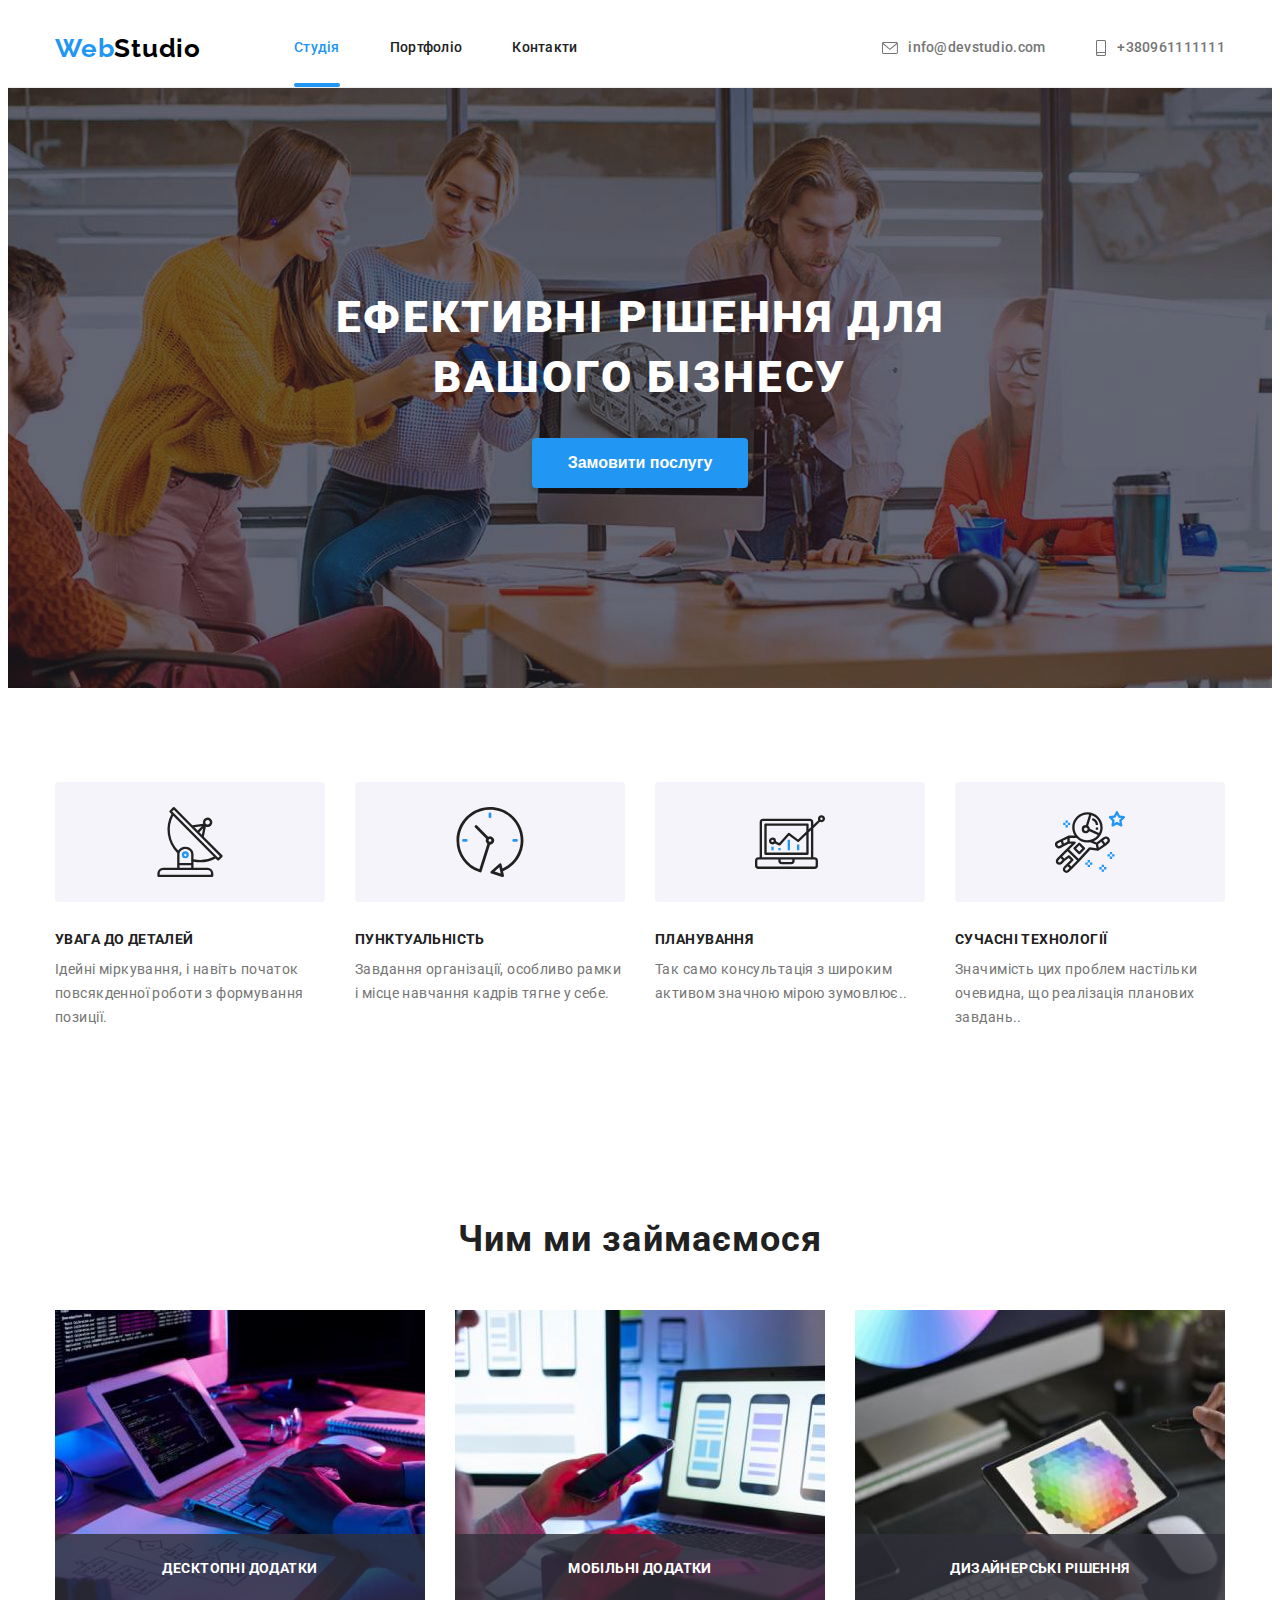
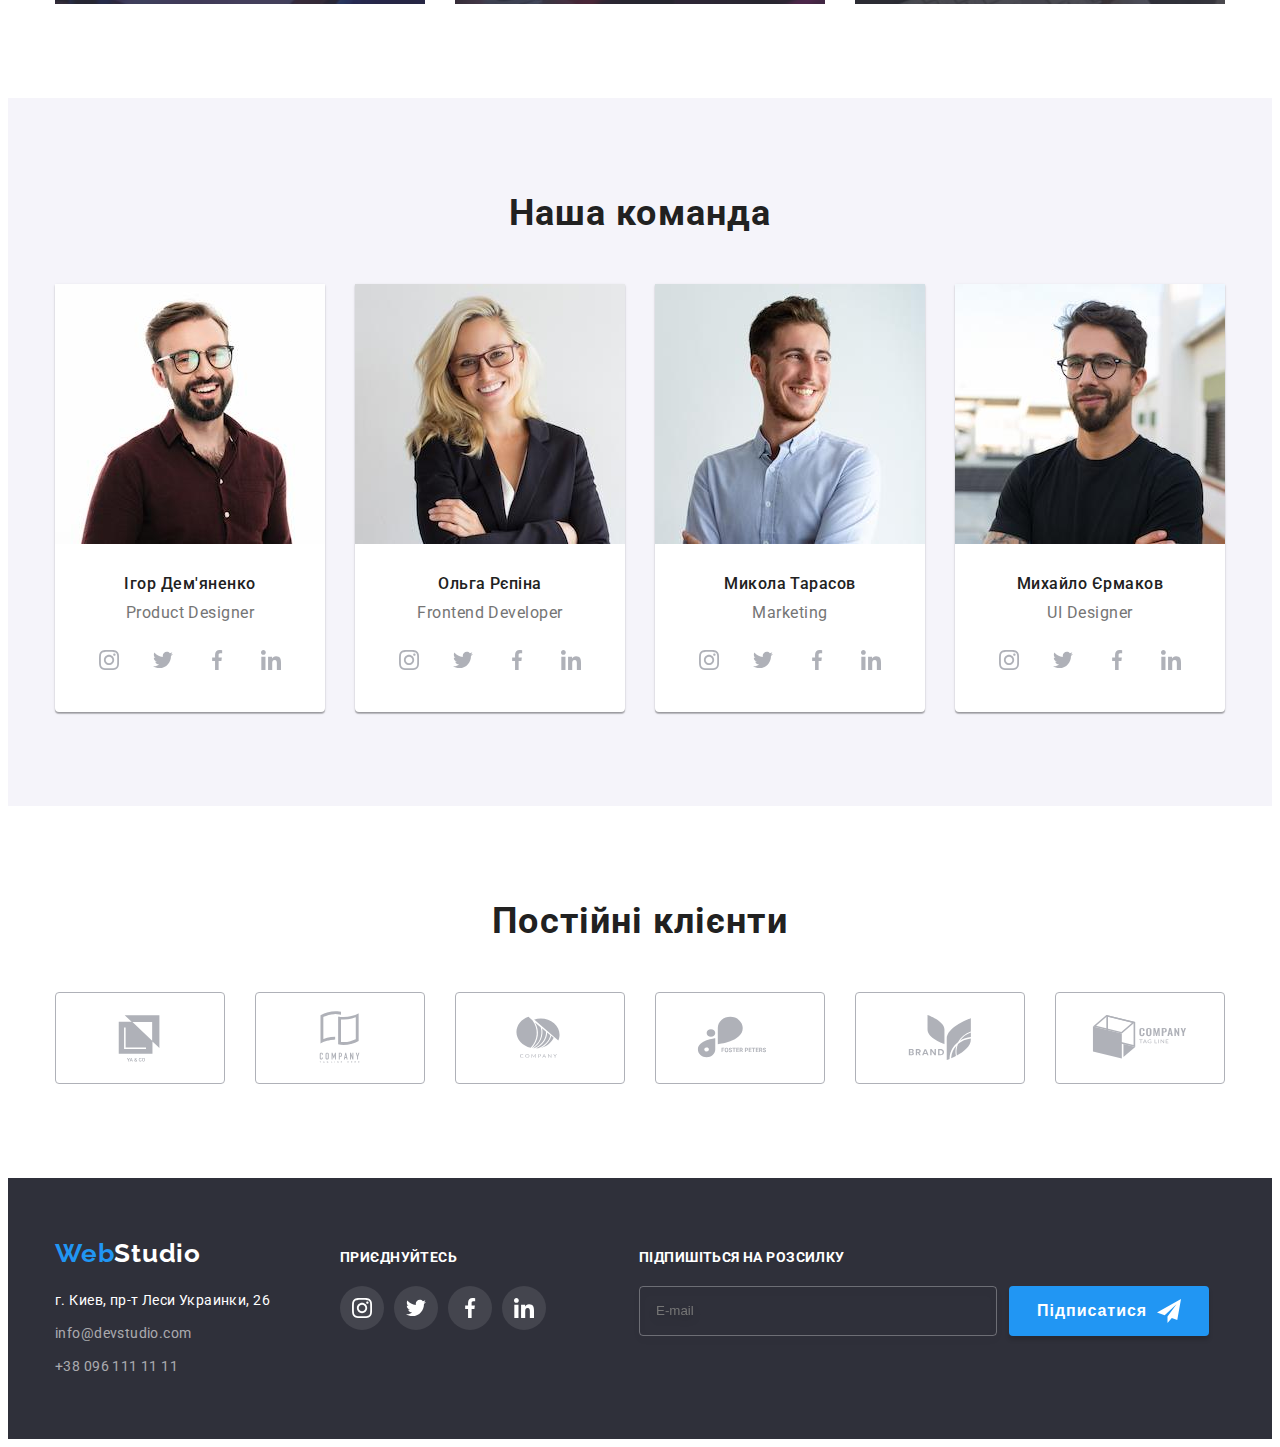
==== index.html @ d85d6437 "hom6" ====
<!DOCTYPE html>
<html lang="en">
<head>
    <meta charset="UTF-8">
    <meta http-equiv="X-UA-Compatible" content="IE=edge">
    <meta name="viewport" content="width=device-width, initial-scale=1.0">
    <title>Document</title>
    <link rel="preconnect" href="https://fonts.googleapis.com">
    <link rel="preconnect" href="https://fonts.gstatic.com" crossorigin>
    <link href="https://fonts.googleapis.com/css2?family=Raleway:wght@700&family=Roboto:wght@400;500;700;900&display=swap" rel="stylesheet">
    <link rel="stylesheet" href="https://cdnjs.cloudflare.com/ajax/libs/modern-normalize/1.1.0/modern-normalize.min.css" integrity="sha512-wpPYUAdjBVSE4KJnH1VR1HeZfpl1ub8YT/NKx4PuQ5NmX2tKuGu6U/JRp5y+Y8XG2tV+wKQpNHVUX03MfMFn9Q==" crossorigin="anonymous" referrerpolicy="no-referrer" />
    <link rel="stylesheet" href="./css/styles.css">
</head>
<body>
    <!---HEADER-->
    <header class="header">
       <div class="container">
            <nav class="header-nav">
                <a href="./index.html" class="logo" 
                >Web<span class="logo-studio">Studio</span> 
                </a>
                <ul class="site-nav">
                    <li><a href="./index.html" class="nav-link active">Студія</a></li>
                    <li><a href="./portfolio.html" class="nav-link">Портфоліо</a></li>
                    <li><a href="" class="nav-link">Контакти</a></li>
                </ul>     
                <ul class="nav-info">
                    <li class="nav-info-icon"><a href="mailto:info@devstudio.com" class="link massage">
                        <svg class="mail-svg" width="16px" height="16px">
                        <use href="./images/icons.svg#icon-envelope">
                        </use></svg>info@devstudio.com</a>
                    </li>
                    <li class="nav-info-icon"><a href="tel:+380961111111" class="link massage">
                        <svg class="phone-svg" width="12px" height="16px">
                        <use href="./images/icons.svg#icon-smartphone">
                        </use></svg>+380961111111</a>
                    </li>
                </ul>
            </nav>
          </div>     
        </header>
        <main>
            <!--HERO-->
            <section class="hero section">
                <div class="container">
                    <h1 class="first-title">Ефективні рішення для вашого бізнесу</h1>
                    <button type="button" class="button" data-modal-open>Замовити послугу</button>
                </div>
            </section>
         <!-- OSOBLIVOSTI -->
        <section class="futures section">
            <div class="container">
                <h2 class="ninja">Особливості</h2>
                <ul class="list-futures">
                  <li class="item-list">                     
                      <h3 class="futures-title">УВАГА ДО ДЕТАЛЕЙ</h3>
                      <p class="futures-text">Ідейні міркування, і навіть початок повсякденної роботи з формування позиції.</p>    
                  </li>
                  <li class="item-list">                        
                      <h3 class="futures-title">ПУНКТУАЛЬНІСТЬ</h3>
                      <p class="futures-text">Завдання організації, особливо рамки і місце навчання кадрів тягне у себе.</p>    
                  </li>
                  <li class="item-list">                        
                      <h3 class="futures-title">ПЛАНУВАННЯ</h3>
                      <p class="futures-text">Так само консультація з широким активом значною мірою зумовлює..</p>    
                  </li>
                  <li class="item-list">                       
                      <h3 class="futures-title">СУЧАСНІ ТЕХНОЛОГІЇ</h3>
                      <p class="futures-text">Значимість цих проблем настільки очевидна, що реалізація планових завдань..</p>    
                  </li>
                </ul>     
        </section>
        <!---WORK-->
        <section class="work section">
            <div class="container">
                <h2 class="work-title">Чим ми займаємося</h2>
                <ul class="work-list">
                    <li class="work-img"><img src="./images/codding.jpg" width="370" alt="codding">
                      <div class="work-section-info">
                        <h3 class="work-section-title">Десктопні додатки</h3>
                      </div>
                    </li>
                    <li class="work-img"><img src="./images/tel-laptop.jpg" width="370" alt="tel-laptop">
                      <div class="work-section-info">
                        <h3 class="work-section-title">Мобільні додатки</h3>
                      </div>
                    </li>
                    <li class="work-img"><img src="./images/collor-gama.jpg" width="370" alt="collor-gama">
                      <div class="work-section-info">
                        <h3 class="work-section-title">Дизайнерські рішення</h3>
                      </div>
                    </li>
                 
                </ul>
            </div>
        </section>
        <!--TEAM-->
        <section class="team section">
            <div class="container">
                <h2 class="team-title">Наша команда</h2>
                <ul class="team-list">
                    <li class="developer"><img src="./images/product-designer.jpg" width="270" alt="ігор-дем'яненко">
                        <h3 class="name-developer">Ігор Дем'яненко</h3>
                        <p class="professions">Product Designer</p>
                        <ul class="team-soc-list list">
                          <li class="team-soc-item">
                            <a href="" class="team-soc-link link"
                            ><svg class="team-soc-icon" width="20px" height="20px">
                              <use href="./images/icons.svg#icon-instagram"></use>
                            </svg></a>
                          </li>
                            <li class="team-soc-item">
                              <a href="" class="team-soc-link link"
                                ><svg class="team-soc-icon" width="20px" height="20px">
                                  <use href="./images/icons.svg#icon-twitter"></use>
                                </svg></a>
                            </li>
                            <li class="team-soc-item">
                              <a href="" class="team-soc-link link"
                                ><svg class="team-soc-icon" width="20px" height="20px">
                                  <use href="./images/icons.svg#icon-facebook"></use></svg></a>
                            </li>
                            <li class="team-soc-item">
                              <a href="" class="team-soc-link link"
                                ><svg class="team-soc-icon" width="20px" height="20px">
                                  <use href="./images/icons.svg#icon-linkedin"></use></svg></a>
 
                            </li>
                          </ul>
                    </li>
                    <li class="developer"><img src="./images/frontend-developer.jpg" width="270" alt="ольга-рєпіна">
                        <h3 class="name-developer">Ольга Рєпіна</h3>
                        <p class="professions">Frontend Developer</p>
                        <ul class="team-soc-list list">
                          <li class="team-soc-item">
                            <a href="" class="team-soc-link link"
                            ><svg class="team-soc-icon" width="20px" height="20px">
                              <use href="./images/icons.svg#icon-instagram"></use>
                            </svg></a>
                          </li>
                            <li class="team-soc-item">
                              <a href="" class="team-soc-link link"
                                ><svg class="team-soc-icon" width="20px" height="20px">
                                  <use href="./images/icons.svg#icon-twitter"></use>
                                </svg></a>
                            </li>
                            <li class="team-soc-item">
                              <a href="" class="team-soc-link link"
                                ><svg class="team-soc-icon" width="20px" height="20px">
                                  <use href="./images/icons.svg#icon-facebook"></use></svg></a>
                            </li>
                            <li class="team-soc-item">
                              <a href="" class="team-soc-link link"
                                ><svg class="team-soc-icon" width="20px" height="20px">
                                  <use href="./images/icons.svg#icon-linkedin"></use></svg></a>
 
                            </li>
                          </ul>
                    </li>
                        <li class="developer"><img src="./images/marketing.jpg" width="270" alt="микола-тарасов">
                        <h3 class="name-developer">Микола Тарасов</h3>
                        <p class="professions">Marketing</p>
                        <ul class="team-soc-list list">
                            <li class="team-soc-item">
                              <a href="" class="team-soc-link link"
                              ><svg class="team-soc-icon" width="20px" height="20px">
                                <use href="./images/icons.svg#icon-instagram"></use>
                              </svg></a>
                            </li>
                            <li class="team-soc-item">
                              <a href="" class="team-soc-link link"
                                ><svg class="team-soc-icon" width="20px" height="20px">
                                  <use href="./images/icons.svg#icon-twitter"></use>
                                </svg></a>
                            </li>
                            <li class="team-soc-item">
                              <a href="" class="team-soc-link link"
                                ><svg class="team-soc-icon" width="20px" height="20px">
                                  <use href="./images/icons.svg#icon-facebook"></use></svg></a>
                            </li>
                            <li class="team-soc-item">
                              <a href="" class="team-soc-link link"
                                ><svg class="team-soc-icon" width="20px" height="20px">
                                  <use href="./images/icons.svg#icon-linkedin"></use></svg></a>
 
                            </li>
                          </ul>
                    </li>
                        <li class="developer"><img src="./images/ui-designer.jpg" width="270" alt="михайло-єрмаков">
                        <h3 class="name-developer">Михайло Єрмаков</h3>
                        <p class="professions">UI Designer</p>
                        <ul class="team-soc-list list">
                          <li class="team-soc-item">
                            <a href="" class="team-soc-link link"
                            ><svg class="team-soc-icon" width="20px" height="20px">
                              <use href="./images/icons.svg#icon-instagram"></use>
                            </svg></a>
                          </li>
                            <li class="team-soc-item">
                              <a href="" class="team-soc-link link"
                                ><svg class="team-soc-icon" width="20px" height="20px">
                                  <use href="./images/icons.svg#icon-twitter"></use>
                                </svg></a>
                            </li>
                            <li class="team-soc-item">
                              <a href="" class="team-soc-link link"
                                ><svg class="team-soc-icon" width="20px" height="20px">
                                  <use href="./images/icons.svg#icon-facebook"></use></svg></a>
                            </li>
                            <li class="team-soc-item">
                              <a href="" class="team-soc-link link"
                                ><svg class="team-soc-icon" width="20px" height="20px">
                                  <use href="./images/icons.svg#icon-linkedin"></use></svg></a>
 
                            </li>
                          </ul>
                    </li>
                </ul>
            </div>
        </section>
        <!-- CLIENTS -->
        <section class="section">
            <div class="container">
                <h2 class="work-title">Постійні клієнти</h2>
                  <ul class="clients">
                      <li class="company">
                        <a class="link-clients" href="">
                          <svg class="svg-fill" width="106px" height="60px">
                            <use href="./images/icons.svg#company-tag"></use></svg>
                        </a>                        
                      </li>
                      <li class="company">
                        <a class="link-clients" href="">
                          <svg class="svg-fill" width="106px" height="60px">
                            <use href="./images/icons.svg#company"></use></svg>
                        </a>
                      </li>
                      <li class="company">
                        <a class="link-clients" href="">
                          <svg class="svg-fill" width="106px" height="60px">
                            <use href="./images/icons.svg#kolo-company"></use></svg>
                        </a>                         
                      </li>
                      <li class="company">
                        <a class="link-clients" href="">
                          <svg class="svg-fill" width="106px" height="60px">
                            <use href="./images/icons.svg#icon-Logo"></use></svg>
                        </a>                          
                      </li>
                      <li class="company">
                        <a class="link-clients" href="">
                          <svg class="svg-fill" width="106px" height="60px">
                            <use href="./images/icons.svg#brand"></use></svg>
                        </a>                     
                      </li>
                      <li class="company">
                        <a class="link-clients" href=""><svg class="svg-fill" width="106px" height="60px">
                          <use href="./images/icons.svg#company-tag-line"></use></svg></a>                       
                      </li>
                    </ul>
            </div>
        </section>
    </main>
    <!--FOOTER-->
    <footer class="footer">
     <div class="container main-footer">
        <div class="footer-block">
          <a href="./index.html" class="logo-footer" >
            Web<span class="footer-studio">Studio</span> 
        </a>
        <address>
            <ul class="adress-list">
                <li class="adress-text">           
                    <a
                        href="https://goo.gl/maps/XMWMVRejnvmh2yPAA"
                        target="_blank"
                        rel="noopener noreferrer"
                        class="adress"
                        >г. Киев, пр-т Леси Украинки, 26
                    </a>
                </li>
                <li class="adress-text"><a href="mailto:info@devstudio.com" class="info">info@devstudio.com</a></li>
                <li class="adress-text"><a href="tel:+380961111111" class="info">+38 096 111 11 11</a></li>
            </ul> 
        </address>        
        </div>
        <div class="footer-block-one">
          <h2 class="footer-soc-title">приєднуйтесь</h2>
          <ul class="footer-soc-list">
              <li class="footer-soc-item">
                  <a href="" class="footer-soc-link">
                    <svg class="" width="20px" height="20px">
                        <use href="./images/icons.svg#icon-instagram-white"></use>
                    </svg>
                  </a>          
                </li>
                <li class="footer-soc-item">
                  <a href="" class="footer-soc-link"
                    ><svg class="team-soc-icon" width="20px" height="20px">
                      <use href="./images/icons.svg#icon-twitter-white"></use>
                    </svg></a>
                </li>
                <li class="footer-soc-item">
                  <a href="" class="footer-soc-link"
                    ><svg class="team-soc-icon" width="20px" height="20px">
                      <use href="./images/icons.svg#icon-facebook-white"></use></svg></a>
                </li>
                <li class="footer-soc-item">
                  <a href="" class="footer-soc-link"
                    ><svg class="team-soc-icon" width="20px" height="20px">
                      <use href="./images/icons.svg#icon-linkedin-white"></use></svg></a>
                </li>
          </ul>
         </div>
         <div class="footer-block-tree">
          <p class="block-tree-title">Підпишіться на розсилку</p>
          <form class="footer-form" autocomplete="off">
            <label for="user-email"></label>
            <input class="footer-sub-input" type="email" name="email" placeholder="E-mail" />
            <button class="subscribe-btn" type="submit">
              Підписатися
              <svg class="footer-sub-icon" width="24px" height="24px">
                <use href="./images/icons.svg#icon-send"></use>
              </svg>
            </button>
          </form>
         </div>
    </div>
  </footer>
  <!-- MODAL -->
    <div class="backdrop is-hidden" data-modal>
      <div class="modal" data-modal>
        <button class="modal-close-btn" type="button" data-modal-close>
          <svg class="close-icon" width="18px" height="18px">
          <use href="./images/icons.svg#icon-close"></use>
          </svg>
        </button>
        <p class="modal-text">Залиште свої дані, ми вам передзвонимо</p>
        <form class="modal-form" name="modal-feedback" autocomplete="off">
          <label class="modal-label" for="modal-name">Ім'я</label>
          <div class="modal-item">
            
            <div class="input-box">
              <input class="modal-input" type="text" name="modal-name" id="modal-name" />
              <svg class="input-icon" width="18px" height="18px">
                <use href="./images/icons.svg#icon-person"></use>
              </svg>
            </div>
          </div>
          <div class="modal-item">
            <label class="modal-label" for="modal-tel">Телефон</label>
            <div class="input-box">
              <input class="modal-input" type="tel" name="modal-tel" id="modal-tel" />
              <svg class="input-icon" width="18px" height="18px">
                <use href="./images/icons.svg#icon-phone"></use>
              </svg>
            </div>
          </div>
          <div class="modal-item">
            <label class="modal-label" for="modal-mail">Пошта</label>
            <div class="input-box">
              <input class="modal-input" type="email" name="modal-mail" id="modal-mail" />
              <svg class="input-icon" width="18px" height="18px">
                <use href="./images/icons.svg#icon-email"></use>
              </svg>
            </div>
          </div>
          <div class="modal-item">
            <label class="modal-label" for="modal-comment">Коментар</label>
            <textarea
              class="modal-comment"
              name="textarea"
              id="modal-comment"
              placeholder="Введіть текст"
            ></textarea>
          </div>
          <label class="checkbox" for="checkbox">
            <input class="modal-checkbox hidden" type="checkbox" name="checkbox" id="checkbox" />
            <span class="checkbox-icon"></span>
            <span class="checkbox-text"
              >Погоджуюся з розсилкою та приймаю
              <a href="" class="checkbox-link">Умови договору</a></span
            >
          </label>
          <button class="button-main modal-button" type="submit">Відправити</button>
        </form>
      </div>
    </div>
    <script src="./js/modal.js"></script>  
</body>
</html>
---- css/styles.css ----
:root{
    --primary-background-color:#2F303A;
    --background-color: #F5F5F5;
    --primary-color-text:#757575;
    --button-color:#2196F3;
    --title-color:#212121;
    --whrite:#ffffff;
    --black:#000000;
    --background-color-team:#F5F4FA;
    --one-time: 250ms;
    --two-time: cubic-bezier(0.4, 0, 0.2, 1);
}

html{
    box-sizing: border-box;
}

*,
::after,
::before{
    box-sizing: inherit;
}

body{
    font-family: 'Roboto',sans-serif;
    color:var(--primary-color-text);
    font-weight: 400;
    font-size: 14px;
    line-height: 1.71;
    letter-spacing: 0.03em;
}

img{
    margin: 0;
}

ul{
    list-style-type: none;
    margin: 0;
    padding: 0;
}

h1, h2, h3, h4{
    margin: 0;
}

p{
    margin: 0;
}

a{
    text-decoration: none;
}

img{
    display: block;
}

.container {
    max-width: 1200px;
    padding-left: 15px;
    padding-right: 15px;
    margin-left: auto;
    margin-right: auto;
}

.section{
    padding-top: 94px;
    padding-bottom: 94px;
}

/* ХЕДЕР */

/* LOGO */

.header{
    background-color: var(--whrite);
    height: 80px;
    border-bottom: 1px solid #ECECEC;
}

.header-nav{
    display: flex;
    align-items: center;
}

.logo{
    margin-right: 93px;
    padding-bottom: 24px;
    padding-top: 25px;
    font-family: 'Raleway';
    font-weight: 700;
    font-size: 26px;
    line-height: 1.19;
    color:var(--button-color);
    text-decoration: none;
    letter-spacing: 0.03em;
}

.logo-studio{
    color:var(--black);
}

/* NAV-MENU */

.site-nav{
    display: flex;
    gap: 50px;
}

.site-nav .nav-link{
    Font-family: 'Roboto';
    font-weight: 500;
    font-size: 14px;
    line-height: 1.14;
    letter-spacing: 0.02em;
    color:var(--title-color);
    text-decoration: none;
    cursor: pointer;
    transition: color var(--one-time) var(--two-time) ;
}

.site-nav .nav-link:hover,
.site-nav .nav-link:focus{
    color: var(--button-color);
}
.site-nav .nav-link.active{
    color: var(--button-color);
    position: relative;
}

.site-nav .nav-link.active::after {
    position: absolute;
    content: "";
    display: inline-block;
    width: 100%;
    height: 4px;
    left: 0;
    bottom: -32px;
    background-color: var(--button-color);
    border-radius: 2px;
}

/*NAV-INFO*/

.mail-svg,
.phone-svg{
    fill: currentColor;
    margin-right: 10px;
}


.nav-info{
    display: flex;
    gap: 50px;
    margin-left: auto;
    padding-inline-start: 0px;
    list-style-type: none;
    justify-content: center;
    align-items: center;

}

.nav-info .nav-link{
    font-weight: 500;
    font-size: 14px;
    line-height: 1.14;
    letter-spacing: 0.02em;
    color: var(--primary-color-text);
    text-decoration: none;
    cursor: pointer;
    transition: color var(--one-time) var(--two-time) ;
}
.nav-info .nav-link:hover,
.nav-info .nav-link:focus{
    color: var(--button-color);
}

.massage{
    display: flex;
    justify-content: center;
    align-items: center;
}

.nav-info-icon{
    display: flex;
    align-items: center;
}


/* HERO */

.hero{
    margin-left: auto;
    margin-right: auto;
    max-width: 1600px;
    background-color: var(--primary-background-color);
    padding-top: 200px;
    padding-bottom: 200px;
    text-align: center;
    background-image: linear-gradient(to right, rgba(47, 48, 58, 0.4), 
    rgba(47, 48, 58, 0.4)),url(../images/hero-img.jpg);
    background-repeat: no-repeat;
    background-size: cover;
    background-position: center;
}

.hero .first-title{
    width: 696px;
    font-weight: 900;
    font-size: 44px;
    line-height: 1.36;
    letter-spacing: 0.06em;
    text-transform: uppercase;
    color: var(--whrite);
    margin: auto;
}

    /* BUTTON HERO */

.button{
    padding: 10px 36px;
    font-weight: 700;
    font-size: 16px;
    line-height: 1.88;
    color: var(--whrite);
    background-color: var(--button-color);
    box-shadow: 0px 4px 4px rgba(0, 0, 0, 0.15);
    border-radius: 4px;
    cursor: pointer;
    margin-top: 30px;
    border: 0;
}

/* OSOBLIVOSTI */

.list-futures {
    display: flex;
    gap: 30px;
}

.list-features .feature-title {
    color: var(--title-text-color);
    font-weight: 700;
    font-size: 14px;
    line-height: 1.14;
    text-transform: uppercase;
    margin-bottom: 10px;    
}

.features-list .features-text {
    color: var(--primary-text-color);
    font-size: 14px;
    line-height: 1.71;
    width: 270px;
    margin: 0px;
}

.item-list::before {
    display: block;
    content: "";
    height: 120px;
    background-color: var(--third-bg-color);
    background-size: 70px 70px;
    background-repeat: no-repeat;
    background-position: center;
    margin-bottom: 30px;
    border-radius: 4px;
}

.item-list:nth-child(1)::before {
    background-image: url(../images/antenna.svg);
    background-color: #F5F4FA;
    width: 270px;
}
.item-list:nth-child(2)::before {
    background-image: url(../images/clock.svg);
    background-color: #F5F4FA;
    width: 270px;
}
.item-list:nth-child(3)::before {
    background-image: url(../images/diagram.svg);
    background-color: #F5F4FA;
    width: 270px;
}
.item-list:nth-child(4)::before {
    background-image: url(../images/astronaut.svg);
    background-color: #F5F4FA;
    width: 270px;
}

/* .item-list:not(:last-child) {
    margin-right: 30px;
} */


.ninja{
    position: absolute;
    top: -9999px;
    left: -9999px;
}

.futures-title{
    font-weight: 700;
    font-size: 14px;
    line-height: 1.14;
    letter-spacing: 0.03em;
    text-transform: uppercase;
    color: var(--title-color);
    margin-bottom: 10px;
}

/* WORK */

.work{
    padding-top: 94px;
}

.work-list{
    display: flex;
    gap: 30px;
    margin-top: 50px;
    justify-content: center;
}

.work-title{
    font-weight: 700;
    font-size: 36px;
    line-height: 1.17;
    text-align: center;
    letter-spacing: 0.03em;
    color: var(--title-color);
}

.work-img{
    display: block;
    position: relative;
}
.work-section-info {
    position: absolute;
    bottom: 0;
    width: 100%;
    height: 70px;

    display: flex;
    justify-content: center;
    align-items: center;
    
    background-color: rgba(47, 48, 58, 0.8);;
}

.work-section-title {
    font-weight: 700;
    font-size: 14px;
    line-height: 1.14px;
    text-transform: uppercase;
    text-align: center;
    color: var(--whrite);
}

/* TEAM */

.team-list{
    display: flex;
    gap: 30px;
    margin-top: 50px;
    justify-content: center;
}

.team{
    background-color: #F5F4FA;
    margin-left: auto;
    margin-right: auto;
    color: var(--background-color-team);
}

.team-title{
    text-align: center;
    font-weight: 700;
    font-size: 36px;
    line-height: 1.17;
    letter-spacing: 0.03em;
    color: var(--title-color);
}

.name-developer{
    font-family: 'Roboto';
    font-style: normal;
    font-weight: 500;
    font-size: 16px;
    line-height: 1.19;
    letter-spacing: 0.03em;
    color:var(--title-color);
    text-align: center;
    margin-top: 30px; 
}


.professions {
    font-size: 16px;
    line-height: 1.19;
    letter-spacing: 0.03em;
    color:var(--primary-color-text);
    text-align: center;
    margin-top: 10px;
}

.developer{
    background-color: var(--whrite);
    width: 270px;
    box-shadow: 0px 1px 3px rgba(0, 0, 0, 0.12), 0px 1px 1px
    rgba(0, 0, 0, 0.14), 0px 2px 1px 
    rgba(0, 0, 0, 0.2);
    border-radius: 0px 0px 4px 4px;
    padding-bottom: 30px;
}
.team-soc-item {
    width: 44px;
    height: 44px;
}
.team-soc-list{
    display: flex;
    align-items: center;
    justify-content: center;
    padding-top: 16px;
    gap: 10px;
}

.team-soc-link{
    background-color: #ffffff;
    border-radius: 50px;
    display: flex;
    justify-content: center;
    align-items: center;
    width: 44px;
    height: 44px;
    transition: background-color var(--one-time) var(--two-time) ;
}

.team-soc-icon{
    fill: #AFB1B8;
    transition: fill var(--one-time) var(--two-time) ;
}

.team-soc-link:hover{
    background-color: #2196F3;
}

.team-soc-link:hover .team-soc-icon{
    fill: #FFFFFF;
}

/* CLIENTS */

.clients{
    display: flex;
    gap: 30px;
    margin-top: 50px;
    cursor: pointer;
}

.link-clients{
    border-radius: 4px;
    border: 1px gray solid ;
    border-color: #AFB1B8;
    height: 92px;
    width: 170px;
    display: flex;
    justify-content: center;
    align-items: center;
    transition: border-color var(--one-time) var(--two-time) ;
}

.svg-fill{
    fill: #AFB1B8;
    transition: fill var(--one-time) var(--two-time) ;
}

.svg-fill:hover{
    fill: #2196F3;
}

.link-clients:hover {
    border-color: var(--button-color);
}

.link-clients:hover .svg-fill {
    fill: var(--button-color);
}
/* FOOTER */

.main-footer{
    display: flex;
    align-items: baseline;

}
    
.footer{
    background-color: var(--primary-background-color);
    padding-top: 60px;
    padding-bottom: 60px;
}

.logo-footer{
    font-family: 'Raleway';
    font-weight: 700;
    font-size: 26px;
    line-height: 1.19;
    color:var(--button-color);
    text-decoration: none;
    letter-spacing: 0.03em;
    display: block;
    margin-bottom: 20px;
}

.footer-studio{
    color: var(--whrite);
}


.adress{
    font-size: 14px;
    line-height: 1.71;
    letter-spacing: 0.03em;
    color: var(--whrite);
    text-decoration: none;
    font-style: normal;
    transition: color var(--one-time) var(--two-time) ;
}
.info{
    font-size: 14px;
    line-height: 1.71;
    letter-spacing: 0.03em;
    color: rgba(255, 255, 255, 0.6);
    text-decoration: none;
    font-style: normal;
    transition: color var(--one-time) var(--two-time) ;
}

.adress:hover,
.adress:focus{
    color: var(--button-color);
}
.info:hover,
.info:focus{
    color: var(--button-color);
}

.footer-block-one{
    width: 206px;
    height: 80px;
    margin-left: 70px;
}

.footer-soc-list{
    display: flex;
    padding-inline-start: 0px;
    list-style-type: none;
    justify-content: center;
    align-items: center;
    gap: 10px;
}

.footer-soc-item{
    width: 44px;
    height: 44px;
}

.footer-soc-link {
    width: 100%;
    height: 100%;
    display: flex;
    justify-content: center;
    align-items: center;
    border-radius: 50%;
    background: rgba(255, 255, 255, 0.1);
    color: var(--whrite);
}
.footer-soc-title{
    font-family: 'Roboto';
    font-style: normal;
    font-weight: 700;
    font-size: 14px;
    line-height: 1.14;
    letter-spacing: 0.03em;
    text-transform: uppercase;
    color: #FFFFFF;
    margin-bottom: 20px;
}

.footer-soc-link{
    background-color: rgba(255, 255, 255, 0.1);;
    border-radius: 50px;
    transition:  background-color var(--one-time) var(--two-time) ;
}

.footer-soc-link:hover,
.footer-soc-link:focus{
    background-color: #2196F3;
}

.footer-block-tree{
    margin-left: 93px;
}

.block-tree-title{
    font-weight: 700;
    font-size: 14px;
    line-height: 1.14;
    letter-spacing: 0.03em;
    text-transform: uppercase;
    color:var(--whrite);
    padding-bottom: 20px;
    
}

.footer-sub-input{
    width: 358px;
    height: 50px;
    background-color: transparent;
    border: 1px solid rgba(255, 255, 255, 0.3);
    filter: drop-shadow(0px 4px 4px rgba(0, 0, 0, 0.15));
    border-radius: 4px;
    padding-left: 16px;
    color: var(--primary-color-text);
}


.subscribe-btn{
    border: 0;
    color: var(--whrite);
    background-color: var(--button-color);
    box-shadow: 0px 4px 4px rgba(0, 0, 0, 0.15);
    border-radius: 4px;
    cursor: pointer;
    font-weight: 700;
    font-size: 16px;
    line-height: 1.88;
    display: flex;
    align-items: center;
    text-align: center;
    letter-spacing: 0.06em;
    padding: 10px 28px;
    gap: 10px;
    margin-left: 12px;
}

.footer-form{
    display: flex;
}



/* PORTFOLIO */

.portfolio{
    background-color: var(--whrite)
}

.portfolio-title{
    position: absolute;
    top: -9999px;
    left: -9999px;
}

.button-list{
    display: flex;
    gap: 8px;
    justify-content: center;
    padding-inline-start: 0px;
    margin-bottom: 50px;
}

.filter-list{
    display: flex;
    flex-wrap: wrap;
    list-style-type: none;
    padding-inline-start: 0px;
    gap: 30px;
}

.list-img{
    width: 370px;
}

.filter-text{
    padding: 20px 24px;
    border: 1px solid #EEEEEE;
    border-top: 0px;
}

.filter-text-one{
    font-weight: 400;
    font-size: 16px;
    line-height: 1.88;
    letter-spacing: 0.03em;   
    color: var(--primary-color-text);
}

.adress-text:not(:last-child){
    margin-bottom: 9px; 
}

.list-img-link{
    display: block;
    transition: box-shadow var(--one-time) var(--two-time) ;
}

.list-img-link:hover,
.list-img-link:focus{
    box-shadow: 0px 1px 1px rgba(0, 0, 0, 0.12), 
    0px 4px 4px rgba(0, 0, 0, 0.06), 
    1px 4px 6px rgba(0, 0, 0, 0.16);
}


.filter-button{
    background-color: #F5F4FA;
    border-radius: 4px;;
    font-weight: 500;
    font-size: 16px;
    line-height: 1.62;
    text-align: center;
    letter-spacing: 0.03em;
    cursor: pointer;
    color:var(--title-color);
    border: 0;
    padding: 6px 22px;
    transition: background-color var(--one-time) var(--two-time),
                box-shadow var(--one-time) var(--two-time),
                color var(--one-time) var(--two-time); 
}

.filter-button:hover,
.filter-button:focus{
    background-color: var(--button-color);
    color:var(--whrite);
    box-shadow: 0px 3px 1px rgba(0, 0, 0, 0.1), 0px 1px 2px
     rgba(0, 0, 0, 0.08), 0px 2px 2px 
     rgba(0, 0, 0, 0.12);
    border-radius: 4px;
}
.portfolio .filter-title{
    font-weight: 700;
    font-size: 18px;
    line-height: 2;
    letter-spacing: 0.06em;
    color:var(--title-color)
}
.portfolio .filter-list{
    font-weight: 400;
    font-size: 16px;
    line-height: 1.88;
    letter-spacing: 0.03em;
    color:var(--primary-color-text)
}

.nav-info{
    display: flex;
    gap: 50px;
    margin-left: auto;
}

.nav-info .link{
    font-weight: 500;
    font-size: 14px;
    line-height: 1.14;
    letter-spacing: 0.02em;
    color: var(--primary-color-text);
    text-decoration: none;
    cursor: pointer;
    transition: color var(--one-time) var(--two-time) ;
}
.nav-info .link:hover,
.nav-info .link:focus{
    color: var(--button-color);
}



/* PORTFOLIO LIST */

.list-portfolio {
    position: relative;
    width: 370px;
    height: 294px;
    overflow: hidden;
}

.web-site {
    position: absolute;
    top: 0;
    left: 0;
    width: 100%;
    height: 100%;

    transform: translateY(100%);     

    font-style: normal;
    font-weight: 400;
    font-size: 18px;
    line-height: 1.555;    
    letter-spacing: 0.03em;
    padding: 63px 24px;
    
    color: var(--whrite);
    background-color: rgba(33, 150, 243, 0.9);
    transition: transform var(--one-time) var(--two-time);
}

.list-img-link:hover .web-site,
.list-img-link:focus .web-site {
    /* opacity: 1; */
    transform: translateY(0%);    
}

/* ---------------Модаль-------------- */

.backdrop {
    position: fixed;
    top: 0;
    left: 0;
    opacity: 1;
    width: 100%;
    height: 100%;
    background-color: rgba(0, 0, 0, 0.2);
    transition: visibility 700ms, opacity 700ms var(--two-time);
}

.backdrop.is-hidden {
    opacity: 0;
    pointer-events: none;
    visibility: hidden;        
}

.backdrop.is-hidden .modal {
    transform: translate(0%, -100%) scale(0);    
}

.modal {
    position: relative;
    top: 50%;
    left: 50%;       
    width: 528px;
    height: 581px;
    transform: translate(-50%, -50%) scale(1);
    background-color: #FFFFFF;
    border: 1px solid rgba(0, 0, 0, 0.1);
    box-shadow: 0px 1px 3px rgba(0, 0, 0, 0.12), 0px 1px 1px
    rgba(0, 0, 0, 0.14), 0px 2px 1px rgba(0, 0, 0, 0.2);
    border-radius: 4px;    
    padding: 40px;
    transition: transform 700ms;
}

.modal-close-btn {
    position: absolute;  
    width: 30px;
    height: 30px;
    border-radius: 50%;
    display: flex;
    justify-content: center;
    align-items: center;
    top: 8px;
    right: 8px;
    background-color:var(--whrite);
    border: 1px solid rgba(0, 0, 0, 0.1);
    
    cursor: pointer;
}

.modal-text {
    font-family: 'Roboto';
    font-style: normal;
    font-weight: 700;
    font-size: 20px;
    line-height: 1.15;
    text-align: center;
    letter-spacing: 0.03em;
    color: var(--title-color);
    margin-bottom: 12px;
}

.modal-label {
    display: block;
    margin-bottom: 4px;
    font-weight: 400;
    font-size: 12px;
    line-height: 1.166;       
    letter-spacing: 0.01em;

    color: var(--title-color);
}

.modal-input {
    width: 448px;
    height: 40px;
    padding: 11px 42px;

    outline: none;
    border: 1px solid rgba(33, 33, 33, 0.2);
    border-radius: 4px;

    cursor: pointer;
    transition: border-color var(--one-time) var(--two-time);
    
}

.input-box {
    position: relative;
}

.input-icon {
    position: absolute;
    top: 11px;
    left: 12px;
    transition: fill var(--one-time) var(--two-time);
}

.modal-item {
    margin-bottom: 10px;
}

.modal-comment {
    width: 448px;
    height: 120px;
    padding: 12px 16px;
    resize: none;
    font-style: normal;    
    font-size: 12px;
    line-height: 1.166;
    letter-spacing: 0.01em;
    color: rgba(117, 117, 117, 0.5); 
    outline: none;
    border: 1px solid rgba(33, 33, 33, 0.2);
    border-radius: 4px; 
    
    transition: border-color var(--one-time) var(--two-time);
}

.modal-input:focus,
.modal-input:hover,
.modal-comment:focus,
.modal-comment:hover {
    border-color: var(--button-color);
}

.modal-input:focus + .input-icon,
.modal-input:hover + .input-icon {
    fill: var(--button-color);
}

.checkbox {
    display: flex;
    justify-content: center;
    align-items: center;   
    margin-bottom: 30px; 
}

.checkbox-icon {
    display: flex;
    justify-content: center;
    align-items: center;
    margin-right: 7px;
    width: 16px;
    height: 15px;
    border: 0.2px solid var(--title-color);
    border-radius: 2px;
    background-color: transparent;
}

.modal-checkbox:checked + .checkbox-icon {    
    border: transparent;
    background-color: var(--button-color);
    background-image: url(/images/Vector.svg);
    background-repeat: no-repeat; 
    background-position: center;
    background-size: 11px 8px;   
    background-origin: border-box;
}

.checkbox-text {
    display: block;
    font-style: normal;
    font-weight: 400;
    font-size: 14px;
    line-height: 1.714;
}

.checkbox-link {
    color: var(--button-color);
    border-bottom: 1px solid var(--button-color);

}

.modal-button {
    font-style: normal;
    font-weight: 700;
    font-size: 16px;
    line-height: 1.88;
    display: flex;
    align-items: center;
    text-align: center;
    letter-spacing: 0.06em;
    margin: 0 auto;
    padding: 10px 52px;
    border-color: transparent;
    border-radius: 4px;    
    box-shadow: 0px 4px 4px rgba(0, 0, 0, 0.15);
    background-color: var(--button-color);
    color: var(--whrite);
    cursor: pointer;
}

.modal-checkbox{
    -webkit-appearance: none;
    -moz-appearance: none;

}
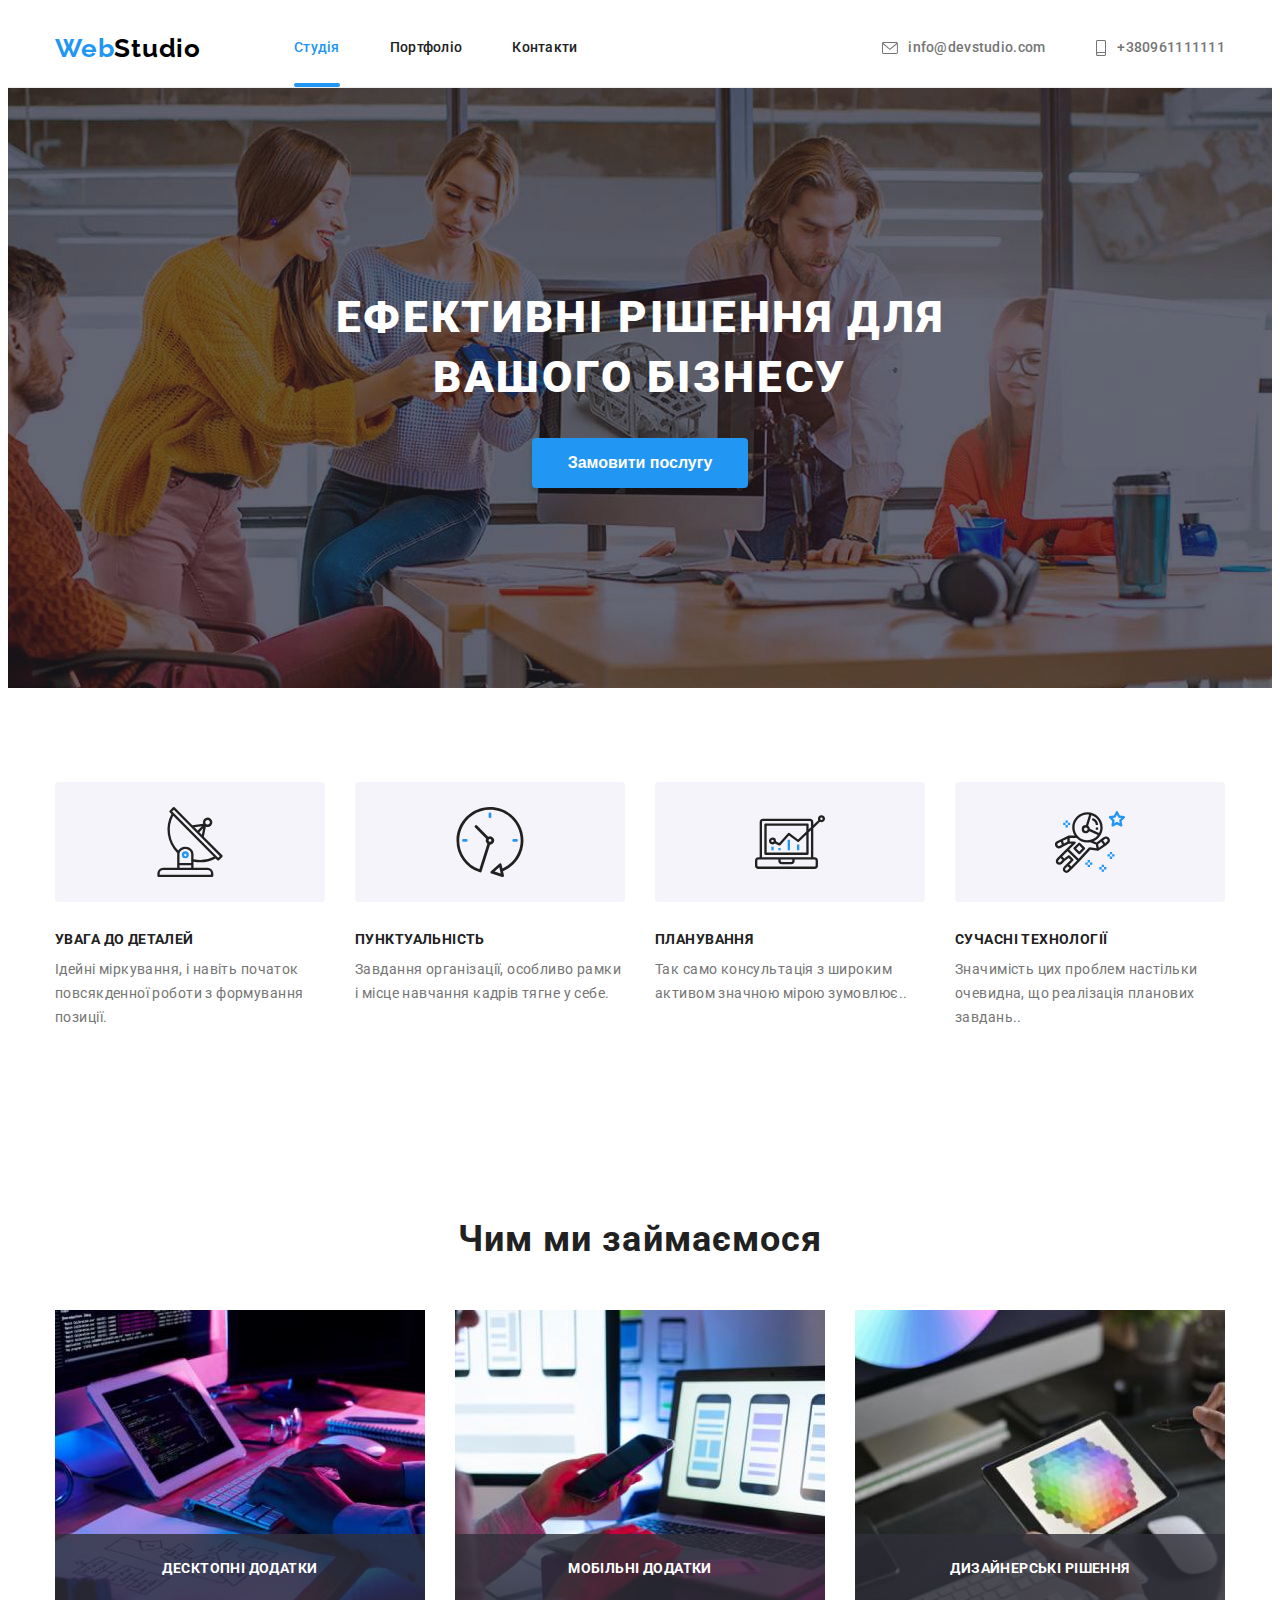
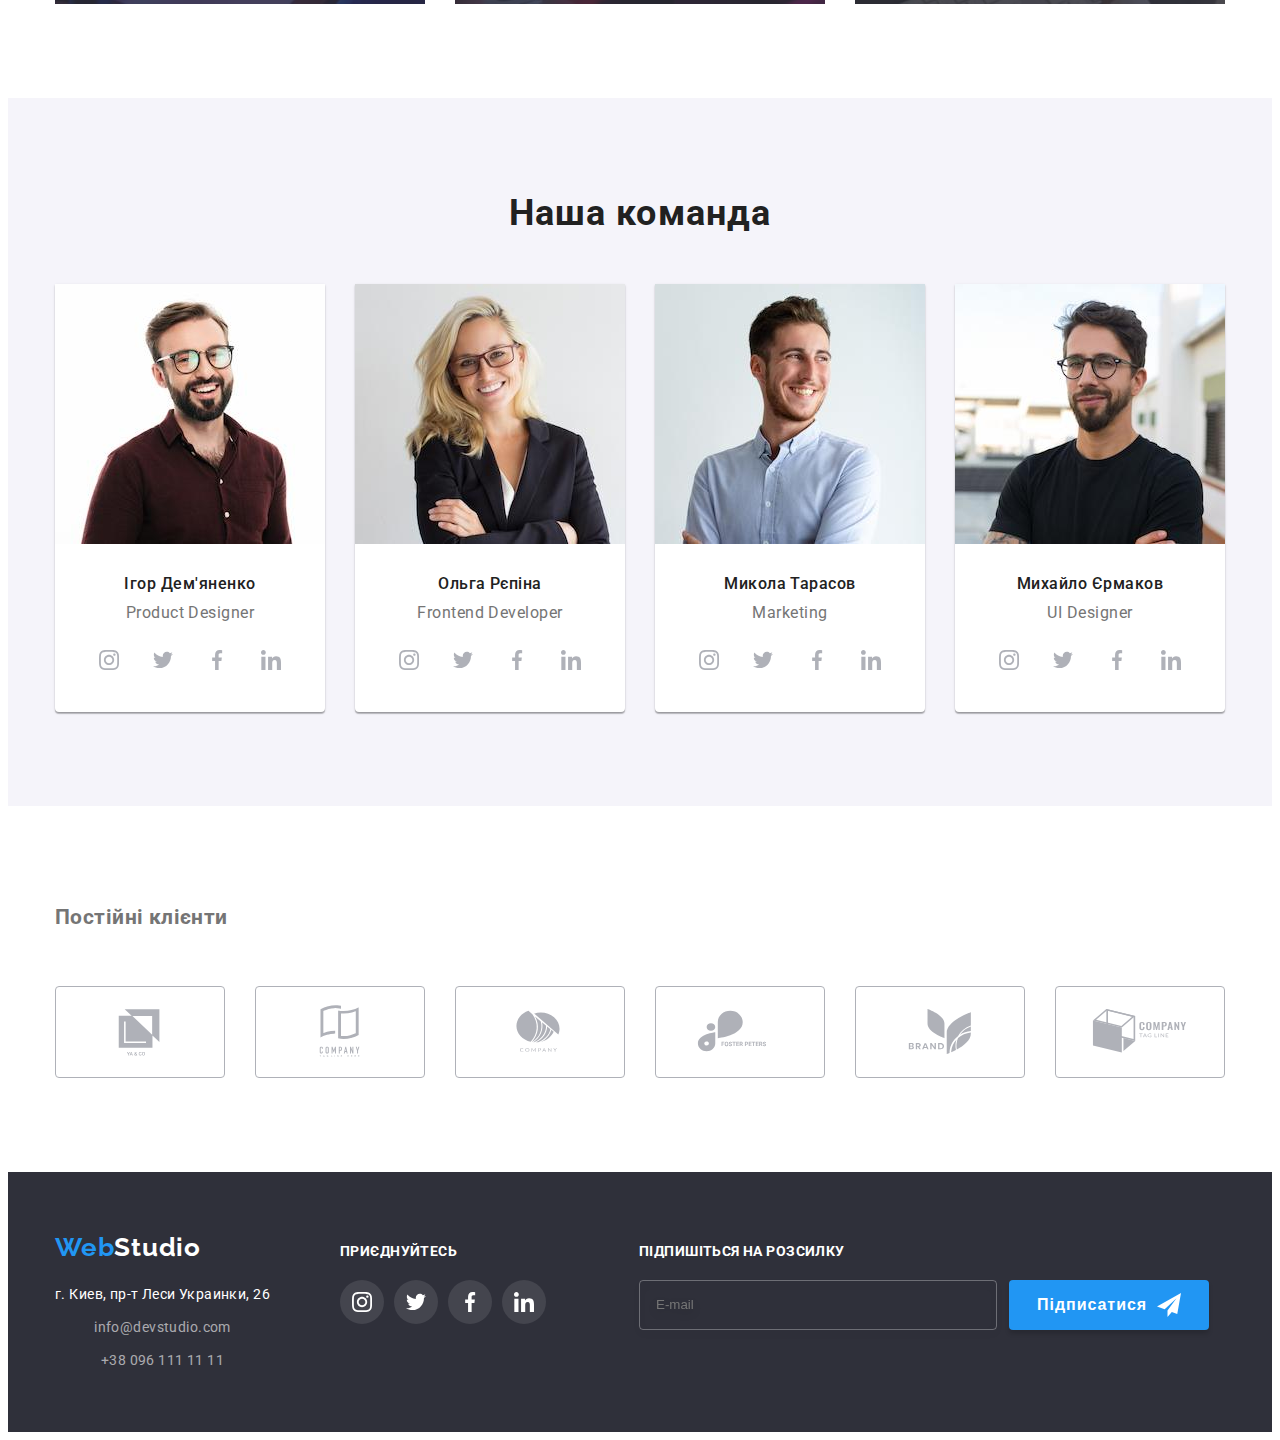
==== commit abd9ccf6: "h7" ====
--- a/index.html
+++ b/index.html
@@ -9,29 +9,29 @@
     <link rel="preconnect" href="https://fonts.gstatic.com" crossorigin>
     <link href="https://fonts.googleapis.com/css2?family=Raleway:wght@700&family=Roboto:wght@400;500;700;900&display=swap" rel="stylesheet">
     <link rel="stylesheet" href="https://cdnjs.cloudflare.com/ajax/libs/modern-normalize/1.1.0/modern-normalize.min.css" integrity="sha512-wpPYUAdjBVSE4KJnH1VR1HeZfpl1ub8YT/NKx4PuQ5NmX2tKuGu6U/JRp5y+Y8XG2tV+wKQpNHVUX03MfMFn9Q==" crossorigin="anonymous" referrerpolicy="no-referrer" />
-    <link rel="stylesheet" href="./css/styles.css">
+    <link rel="stylesheet" href="./css/main.min.css">
 </head>
 <body>
     <!---HEADER-->
     <header class="header">
        <div class="container">
-            <nav class="header-nav">
+            <nav class="navigation">
                 <a href="./index.html" class="logo" 
-                >Web<span class="logo-studio">Studio</span> 
+                >Web<span class="logo__studio">Studio</span> 
                 </a>
-                <ul class="site-nav">
-                    <li><a href="./index.html" class="nav-link active">Студія</a></li>
-                    <li><a href="./portfolio.html" class="nav-link">Портфоліо</a></li>
-                    <li><a href="" class="nav-link">Контакти</a></li>
+                <ul class="nav">
+                    <li><a href="./index.html" class="nav__link active">Студія</a></li>
+                    <li><a href="./portfolio.html" class="nav__link">Портфоліо</a></li>
+                    <li><a href="" class="nav__link">Контакти</a></li>
                 </ul>     
-                <ul class="nav-info">
-                    <li class="nav-info-icon"><a href="mailto:info@devstudio.com" class="link massage">
-                        <svg class="mail-svg" width="16px" height="16px">
+                <ul class="info">
+                    <li class="info__icon"><a href="mailto:info@devstudio.com" class="info__link">
+                        <svg class="svg" width="16px" height="16px">
                         <use href="./images/icons.svg#icon-envelope">
                         </use></svg>info@devstudio.com</a>
                     </li>
-                    <li class="nav-info-icon"><a href="tel:+380961111111" class="link massage">
-                        <svg class="phone-svg" width="12px" height="16px">
+                    <li class="info__icon"><a href="tel:+380961111111" class="info__link">
+                        <svg class="svg" width="12px" height="16px">
                         <use href="./images/icons.svg#icon-smartphone">
                         </use></svg>+380961111111</a>
                     </li>
@@ -43,51 +43,51 @@
             <!--HERO-->
             <section class="hero section">
                 <div class="container">
-                    <h1 class="first-title">Ефективні рішення для вашого бізнесу</h1>
+                    <h1 class="hero__title">Ефективні рішення для вашого бізнесу</h1>
                     <button type="button" class="button" data-modal-open>Замовити послугу</button>
                 </div>
             </section>
          <!-- OSOBLIVOSTI -->
-        <section class="futures section">
+        <section class="section">
             <div class="container">
                 <h2 class="ninja">Особливості</h2>
-                <ul class="list-futures">
-                  <li class="item-list">                     
-                      <h3 class="futures-title">УВАГА ДО ДЕТАЛЕЙ</h3>
-                      <p class="futures-text">Ідейні міркування, і навіть початок повсякденної роботи з формування позиції.</p>    
+                <ul class="futures">
+                  <li class="futures-item">                     
+                      <h3 class="futures-item__title">УВАГА ДО ДЕТАЛЕЙ</h3>
+                      <p class="futures-item__text">Ідейні міркування, і навіть початок повсякденної роботи з формування позиції.</p>    
                   </li>
-                  <li class="item-list">                        
-                      <h3 class="futures-title">ПУНКТУАЛЬНІСТЬ</h3>
-                      <p class="futures-text">Завдання організації, особливо рамки і місце навчання кадрів тягне у себе.</p>    
+                  <li class="futures-item">                        
+                      <h3 class="futures-item__title">ПУНКТУАЛЬНІСТЬ</h3>
+                      <p class="futures-item__text">Завдання організації, особливо рамки і місце навчання кадрів тягне у себе.</p>    
                   </li>
-                  <li class="item-list">                        
-                      <h3 class="futures-title">ПЛАНУВАННЯ</h3>
-                      <p class="futures-text">Так само консультація з широким активом значною мірою зумовлює..</p>    
+                  <li class="futures-item">                        
+                      <h3 class="futures-item__title">ПЛАНУВАННЯ</h3>
+                      <p class="futures-item__text">Так само консультація з широким активом значною мірою зумовлює..</p>    
                   </li>
-                  <li class="item-list">                       
-                      <h3 class="futures-title">СУЧАСНІ ТЕХНОЛОГІЇ</h3>
-                      <p class="futures-text">Значимість цих проблем настільки очевидна, що реалізація планових завдань..</p>    
+                  <li class="futures-item">                       
+                      <h3 class="futures-item__title">СУЧАСНІ ТЕХНОЛОГІЇ</h3>
+                      <p class="futures-item__text">Значимість цих проблем настільки очевидна, що реалізація планових завдань..</p>    
                   </li>
                 </ul>     
         </section>
         <!---WORK-->
         <section class="work section">
             <div class="container">
-                <h2 class="work-title">Чим ми займаємося</h2>
-                <ul class="work-list">
-                    <li class="work-img"><img src="./images/codding.jpg" width="370" alt="codding">
-                      <div class="work-section-info">
-                        <h3 class="work-section-title">Десктопні додатки</h3>
+                <h2 class="title-work">Чим ми займаємося</h2>
+                <ul class="work">
+                    <li class="work__img"><img src="./images/codding.jpg" width="370" alt="codding">
+                      <div class="work__info">
+                        <h3 class="work__title">Десктопні додатки</h3>
                       </div>
                     </li>
-                    <li class="work-img"><img src="./images/tel-laptop.jpg" width="370" alt="tel-laptop">
-                      <div class="work-section-info">
-                        <h3 class="work-section-title">Мобільні додатки</h3>
+                    <li class="work__img"><img src="./images/tel-laptop.jpg" width="370" alt="tel-laptop">
+                      <div class="work__info">
+                        <h3 class="work__title">Мобільні додатки</h3>
                       </div>
                     </li>
-                    <li class="work-img"><img src="./images/collor-gama.jpg" width="370" alt="collor-gama">
-                      <div class="work-section-info">
-                        <h3 class="work-section-title">Дизайнерські рішення</h3>
+                    <li class="work__img"><img src="./images/collor-gama.jpg" width="370" alt="collor-gama">
+                      <div class="work__info">
+                        <h3 class="work__title">Дизайнерські рішення</h3>
                       </div>
                     </li>
                  
--- a/css/main.min.css
+++ b/css/main.min.css
@@ -0,0 +1 @@
+:root{--primary-background-color:#2F303A;--background-color: #F5F5F5;--primary-color-text:#757575;--button-color:#2196F3;--title-color:#212121;--whrite:#ffffff;--black:#000000;--background-color-team:#F5F4FA;--one-time: 250ms;--two-time: cubic-bezier(0.4, 0, 0.2, 1)}html{box-sizing:border-box}*,::after,::before{box-sizing:inherit}body{font-family:"Roboto",sans-serif;color:var(--primary-color-text);font-weight:400;font-size:14px;line-height:1.71;letter-spacing:.03em}img{margin:0}ul{list-style-type:none;margin:0;padding:0}h1,h2,h3,h4{margin:0}p{margin:0}a{text-decoration:none}img{display:block}.container{max-width:1200px;padding-left:15px;padding-right:15px;margin-left:auto;margin-right:auto}.section{padding-top:94px;padding-bottom:94px}.header{background-color:var(--whrite);height:80px;border-bottom:1px solid #ececec}.navigation{display:flex;align-items:center}.logo{margin-right:93px;padding-bottom:24px;padding-top:25px;font-family:"Raleway";font-weight:700;font-size:26px;line-height:1.19;color:var(--button-color);text-decoration:none;letter-spacing:.03em}.logo__studio{color:var(--black)}.nav{display:flex;gap:50px}.nav__link{font-weight:500;line-height:1.14;letter-spacing:.02em;color:var(--title-color);text-decoration:none;cursor:pointer;transition:color var(--one-time) var(--two-time)}.nav__link:hover,.nav__linkfocus{color:var(--button-color)}.nav__link.active{color:var(--button-color);position:relative}.nav__link.active::after{position:absolute;content:"";display:inline-block;width:100%;height:4px;left:0;bottom:-32px;background-color:var(--button-color);border-radius:2px}.info{display:flex;gap:50px;margin-left:auto;padding-inline-start:0px;list-style-type:none;justify-content:center;align-items:center}.info__link{display:flex;justify-content:center;align-items:center;font-weight:500;font-size:14px;line-height:1.14;letter-spacing:.02em;color:var(--primary-color-text);text-decoration:none;cursor:pointer;transition:color var(--one-time) var(--two-time)}.info__link:hover,.info__link:focus{color:var(--button-color)}.info__icon{display:flex;align-items:center}.svg{fill:currentColor;margin-right:10px}.hero{margin-left:auto;margin-right:auto;max-width:1600px;background-color:var(--primary-background-color);padding-top:200px;padding-bottom:200px;text-align:center;background-image:linear-gradient(to right, rgba(47, 48, 58, 0.4), rgba(47, 48, 58, 0.4)),url(../images/hero-img.jpg);background-repeat:no-repeat;background-size:cover;background-position:center}.hero__title{width:696px;font-weight:900;font-size:44px;line-height:1.36;letter-spacing:.06em;text-transform:uppercase;color:var(--whrite);margin:auto}.button{padding:10px 36px;font-weight:700;font-size:16px;line-height:1.88;color:var(--whrite);background-color:var(--button-color);box-shadow:0px 4px 4px rgba(0,0,0,.15);border-radius:4px;cursor:pointer;margin-top:30px;border:0}.sbros{padding-bottom:0}.futures{display:flex;gap:30px}.futures-item__title{color:#212121;font-weight:700;font-size:14px;line-height:1.14;text-transform:uppercase;margin-bottom:10px}.futures-item__text{color:var(--primary-text-color);font-size:14px;line-height:1.71;width:270px;margin:0px}.futures-item::before{display:block;content:"";height:120px;background-color:var(--third-bg-color);background-size:70px 70px;background-repeat:no-repeat;background-position:center;margin-bottom:30px;border-radius:4px}.futures-item:nth-child(1)::before{background-image:url(../images/antenna.svg);background-color:#f5f4fa;width:270px}.futures-item:nth-child(2)::before{background-image:url(../images/clock.svg);background-color:#f5f4fa;width:270px}.futures-item:nth-child(3)::before{background-image:url(../images/diagram.svg);background-color:#f5f4fa;width:270px}.futures-item:nth-child(4)::before{background-image:url(../images/astronaut.svg);background-color:#f5f4fa;width:270px}.ninja{position:absolute;top:-9999px;left:-9999px}.work{display:flex;gap:30px;justify-content:center}.title-work{font-weight:700;font-size:36px;line-height:1.17;text-align:center;letter-spacing:.03em;color:var(--title-color);padding-bottom:50px}.work__img{display:block;position:relative}.work__info{position:absolute;bottom:0;width:100%;height:70px;display:flex;justify-content:center;align-items:center;background-color:rgba(47,48,58,.8)}.work__title{font-weight:700;font-size:14px;line-height:1.14px;text-transform:uppercase;text-align:center;color:var(--whrite)}.team-list{display:flex;gap:30px;margin-top:50px;justify-content:center}.team{background-color:#f5f4fa;margin-left:auto;margin-right:auto;color:var(--background-color-team)}.team-title{text-align:center;font-weight:700;font-size:36px;line-height:1.17;letter-spacing:.03em;color:var(--title-color)}.name-developer{font-family:"Roboto";font-style:normal;font-weight:500;font-size:16px;line-height:1.19;letter-spacing:.03em;color:var(--title-color);text-align:center;margin-top:30px}.professions{font-size:16px;line-height:1.19;letter-spacing:.03em;color:var(--primary-color-text);text-align:center;margin-top:10px}.developer{background-color:var(--whrite);width:270px;box-shadow:0px 1px 3px rgba(0,0,0,.12),0px 1px 1px rgba(0,0,0,.14),0px 2px 1px rgba(0,0,0,.2);border-radius:0px 0px 4px 4px;padding-bottom:30px}.team-soc-item{width:44px;height:44px}.team-soc-list{display:flex;align-items:center;justify-content:center;padding-top:16px;gap:10px}.team-soc-link{background-color:#fff;border-radius:50px;display:flex;justify-content:center;align-items:center;width:44px;height:44px;transition:background-color var(--one-time) var(--two-time)}.team-soc-link:hover{background-color:#2196f3}.team-soc-icon{fill:#afb1b8;transition:fill var(--one-time) var(--two-time)}.team-soc-link:hover .team-soc-icon{fill:#fff}.clients{display:flex;gap:30px;margin-top:50px;cursor:pointer}.link-clients{border-radius:4px;border:1px gray solid;border-color:#afb1b8;height:92px;width:170px;display:flex;justify-content:center;align-items:center;transition:border-color var(--one-time) var(--two-time)}.link-clients:hover{border-color:var(--button-color)}.svg-fill{fill:#afb1b8;transition:fill var(--one-time) var(--two-time)}.svg-fill:hover{fill:#2196f3}.link-clients:hover .svg-fill{fill:var(--button-color)}.main-footer{display:flex;align-items:baseline}.footer{background-color:var(--primary-background-color);padding-top:60px;padding-bottom:60px}.logo-footer{font-family:"Raleway";font-weight:700;font-size:26px;line-height:1.19;color:var(--button-color);text-decoration:none;letter-spacing:.03em;display:block;margin-bottom:20px}.footer-studio{color:var(--whrite)}.adress{font-size:14px;line-height:1.71;letter-spacing:.03em;color:var(--whrite);text-decoration:none;font-style:normal;transition:color var(--one-time) var(--two-time)}.adress:hover,.adress:focus{color:var(--button-color)}.info{font-size:14px;line-height:1.71;letter-spacing:.03em;color:rgba(255,255,255,.6);text-decoration:none;font-style:normal;transition:color var(--one-time) var(--two-time)}.info:hover,.info:focus{color:var(--button-color)}.footer-block-one{width:206px;height:80px;margin-left:70px}.footer-soc-list{display:flex;padding-inline-start:0px;list-style-type:none;justify-content:center;align-items:center;gap:10px}.footer-soc-item{width:44px;height:44px}.footer-soc-link{width:100%;height:100%;display:flex;justify-content:center;align-items:center;border-radius:50%;background:rgba(255,255,255,.1);color:var(--whrite)}.footer-soc-title{font-family:"Roboto";font-style:normal;font-weight:700;font-size:14px;line-height:1.14;letter-spacing:.03em;text-transform:uppercase;color:#fff;margin-bottom:20px}.footer-soc-link{background-color:rgba(255,255,255,.1);border-radius:50px;transition:background-color var(--one-time) var(--two-time)}.footer-soc-link:hover,.footer-soc-link:focus{background-color:#2196f3}.footer-block-tree{margin-left:93px}.block-tree-title{font-weight:700;font-size:14px;line-height:1.14;letter-spacing:.03em;text-transform:uppercase;color:var(--whrite);padding-bottom:20px}.footer-sub-input{width:358px;height:50px;background-color:rgba(0,0,0,0);border:1px solid rgba(255,255,255,.3);filter:drop-shadow(0px 4px 4px rgba(0, 0, 0, 0.15));border-radius:4px;padding-left:16px;color:var(--whrite)}.subscribe-btn{border:0;color:var(--whrite);background-color:var(--button-color);box-shadow:0px 4px 4px rgba(0,0,0,.15);border-radius:4px;cursor:pointer;font-weight:700;font-size:16px;line-height:1.88;display:flex;align-items:center;text-align:center;letter-spacing:.06em;padding:10px 28px;gap:10px;margin-left:12px}.footer-form{display:flex}.portfolio{background-color:var(--whrite)}.portfolio-title{position:absolute;top:-9999px;left:-9999px}.button-list{display:flex;gap:8px;justify-content:center;padding-inline-start:0px;margin-bottom:50px}.filter-list{display:flex;flex-wrap:wrap;list-style-type:none;padding-inline-start:0px;gap:30px}.list-img{width:370px}.filter-text{padding:20px 24px;border:1px solid #eee;border-top:0px}.filter-text-one{font-weight:400;font-size:16px;line-height:1.88;letter-spacing:.03em;color:var(--primary-color-text)}.adress-text:not(:last-child){margin-bottom:9px}.list-img-link{display:block;transition:box-shadow var(--one-time) var(--two-time)}.list-img-link:hover,.list-img-link:focus{box-shadow:0px 1px 1px rgba(0,0,0,.12),0px 4px 4px rgba(0,0,0,.06),1px 4px 6px rgba(0,0,0,.16)}.filter-button{background-color:#f5f4fa;border-radius:4px;font-weight:500;font-size:16px;line-height:1.62;text-align:center;letter-spacing:.03em;cursor:pointer;color:var(--title-color);border:0;padding:6px 22px;transition:background-color var(--one-time) var(--two-time),box-shadow var(--one-time) var(--two-time),color var(--one-time) var(--two-time)}.filter-button:hover,.filter-button:focus{background-color:var(--button-color);color:var(--whrite);box-shadow:0px 3px 1px rgba(0,0,0,.1),0px 1px 2px rgba(0,0,0,.08),0px 2px 2px rgba(0,0,0,.12);border-radius:4px}.portfolio .filter-title{font-weight:700;font-size:18px;line-height:2;letter-spacing:.06em;color:var(--title-color)}.portfolio .filter-list{font-weight:400;font-size:16px;line-height:1.88;letter-spacing:.03em;color:var(--primary-color-text)}.nav-info{display:flex;gap:50px;margin-left:auto}.nav-info .link{font-weight:500;font-size:14px;line-height:1.14;letter-spacing:.02em;color:var(--primary-color-text);text-decoration:none;cursor:pointer;transition:color var(--one-time) var(--two-time)}.nav-info .link:hover,.nav-info .link:focus{color:var(--button-color)}.list-portfolio{position:relative;width:370px;height:294px;overflow:hidden}.web-site{position:absolute;top:0;left:0;width:100%;height:100%;transform:translateY(100%);font-style:normal;font-weight:400;font-size:18px;line-height:1.555;letter-spacing:.03em;padding:63px 24px;color:var(--whrite);background-color:rgba(33,150,243,.9);transition:transform var(--one-time) var(--two-time)}.list-img-link:hover .web-site,.list-img-link:focus .web-site{transform:translateY(0%)}.backdrop{position:fixed;top:0;left:0;opacity:1;width:100%;height:100%;background-color:rgba(0,0,0,.2);transition:visibility 700ms,opacity 700ms var(--two-time)}.backdrop.is-hidden{opacity:0;pointer-events:none;visibility:hidden}.backdrop.is-hidden .modal{transform:translate(0%, -100%) scale(0)}.modal{position:relative;top:50%;left:50%;width:528px;height:581px;transform:translate(-50%, -50%) scale(1);background-color:#fff;border:1px solid rgba(0,0,0,.1);box-shadow:0px 1px 3px rgba(0,0,0,.12),0px 1px 1px rgba(0,0,0,.14),0px 2px 1px rgba(0,0,0,.2);border-radius:4px;padding:40px;transition:transform 700ms}.modal-close-btn{position:absolute;width:30px;height:30px;border-radius:50%;display:flex;justify-content:center;align-items:center;top:8px;right:8px;background-color:var(--whrite);border:1px solid rgba(0,0,0,.1);cursor:pointer}.close-icon{transition:fill var(--one-time) var(--two-time)}.close-icon:hover,.close-icon:focus{fill:var(--button-color)}.modal-text{font-family:"Roboto";font-style:normal;font-weight:700;font-size:20px;line-height:1.15;text-align:center;letter-spacing:.03em;color:var(--title-color);margin-bottom:12px}.modal-label{display:block;margin-bottom:4px;font-weight:400;font-size:12px;line-height:1.166;letter-spacing:.01em;color:var(--title-color)}.modal-input{width:448px;height:40px;padding:11px 42px;outline:none;border:1px solid rgba(33,33,33,.2);border-radius:4px;cursor:pointer;transition:border-color var(--one-time) var(--two-time)}.modal-input:focus,.modal-input:hover{border-color:var(--button-color)}.input-box{position:relative}.input-icon{position:absolute;top:11px;left:12px;transition:fill var(--one-time) var(--two-time)}.modal-input:focus+.input-icon,.modal-input:hover+.input-icon{fill:var(--button-color)}.modal-item{margin-bottom:10px}.modal-comment{width:448px;height:120px;padding:12px 16px;resize:none;font-style:normal;font-size:12px;line-height:1.166;letter-spacing:.01em;color:#000;outline:none;border:1px solid rgba(33,33,33,.2);border-radius:4px;transition:border-color var(--one-time) var(--two-time)}.modal-comment:focus,.modal-comment:hover{border-color:var(--button-color)}.checkbox{display:flex;justify-content:center;align-items:center;margin-bottom:30px}.checkbox-icon{display:flex;justify-content:center;align-items:center;margin-right:7px;width:16px;height:15px;border:.2px solid var(--title-color);border-radius:2px;background-color:rgba(0,0,0,0)}.modal-checkbox:checked+.checkbox-icon{border:rgba(0,0,0,0);background-color:var(--button-color);background-image:url(../images/Vector.svg);background-repeat:no-repeat;background-position:center;background-size:11px 8px;background-origin:border-box}.checkbox-text{display:block;font-style:normal;font-weight:400;font-size:14px;line-height:1.714}.checkbox-link{color:var(--button-color);border-bottom:1px solid var(--button-color)}.modal-button{font-style:normal;font-weight:700;font-size:16px;line-height:1.88;display:flex;align-items:center;text-align:center;letter-spacing:.06em;margin:0 auto;padding:10px 52px;border-color:rgba(0,0,0,0);border-radius:4px;box-shadow:0px 4px 4px rgba(0,0,0,.15);background-color:var(--button-color);color:var(--whrite);cursor:pointer}.modal-checkbox{-webkit-appearance:none;-moz-appearance:none}/*# sourceMappingURL=main.min.css.map */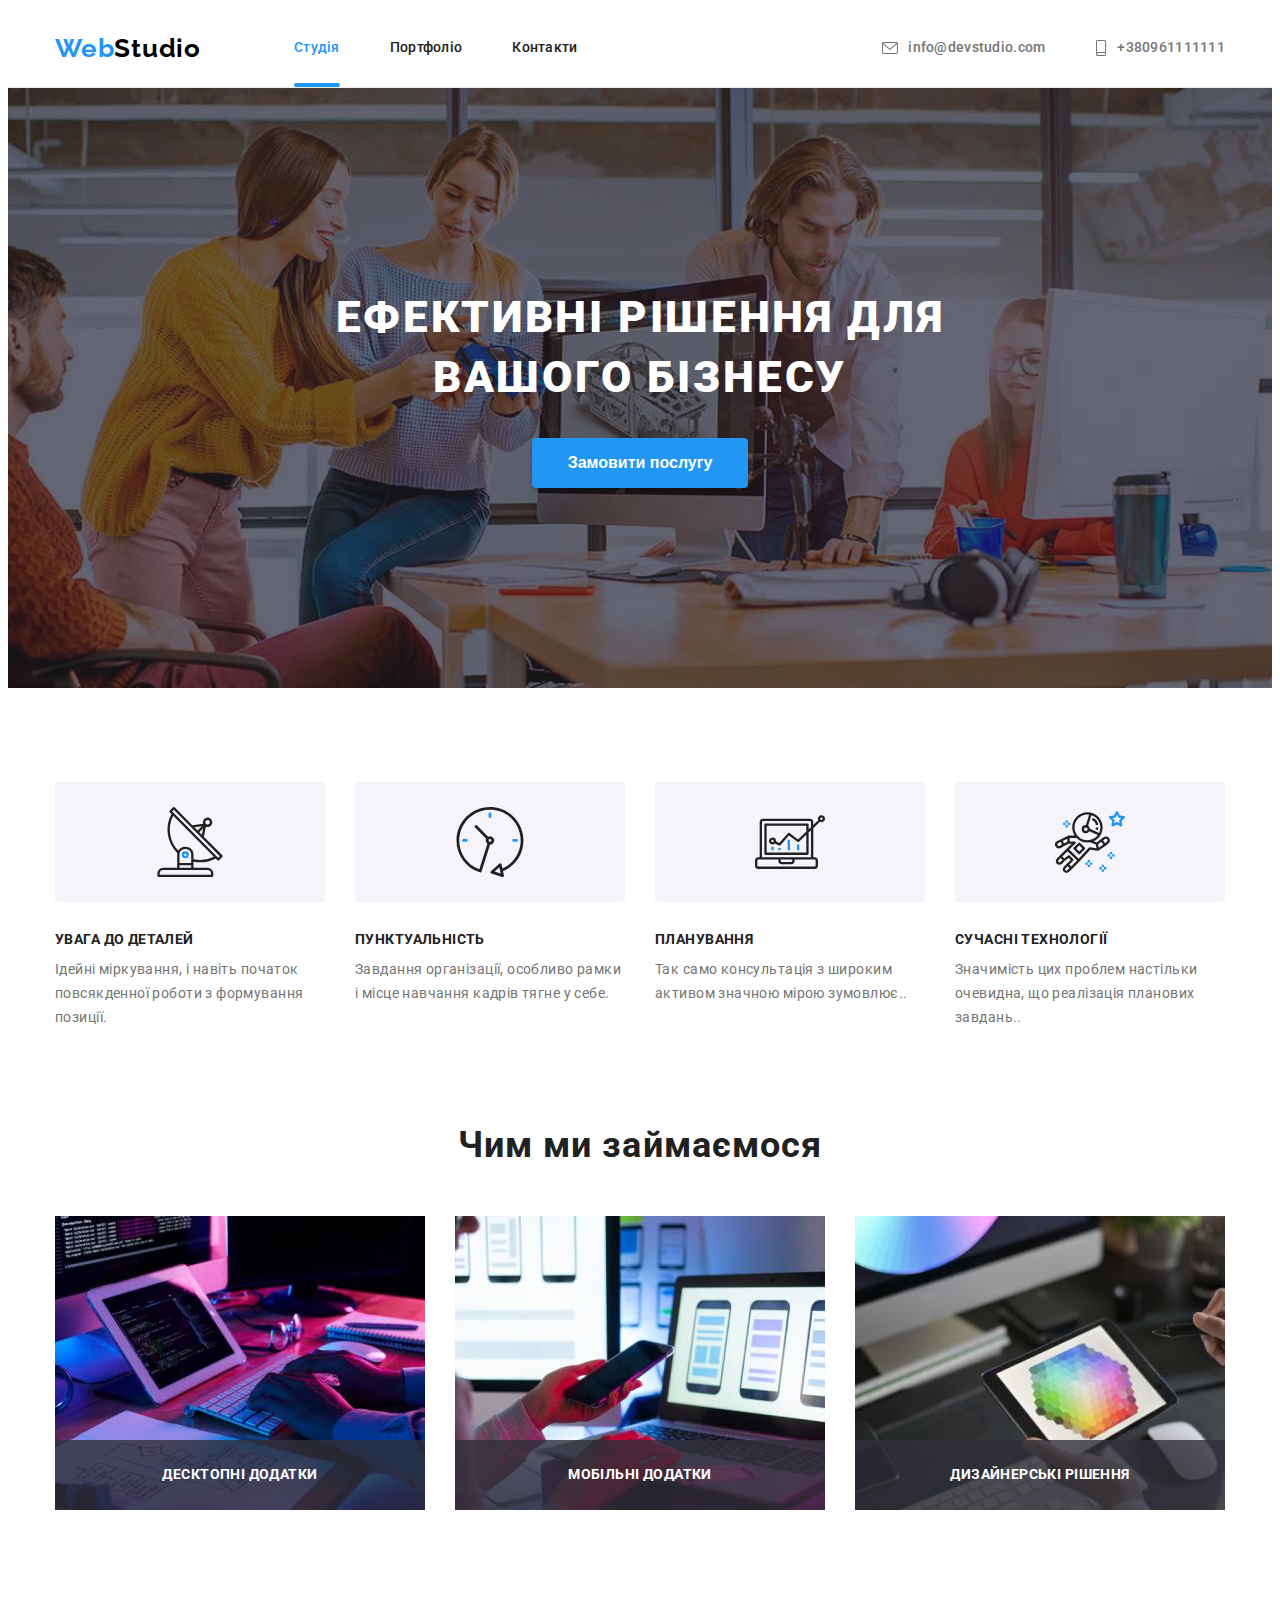
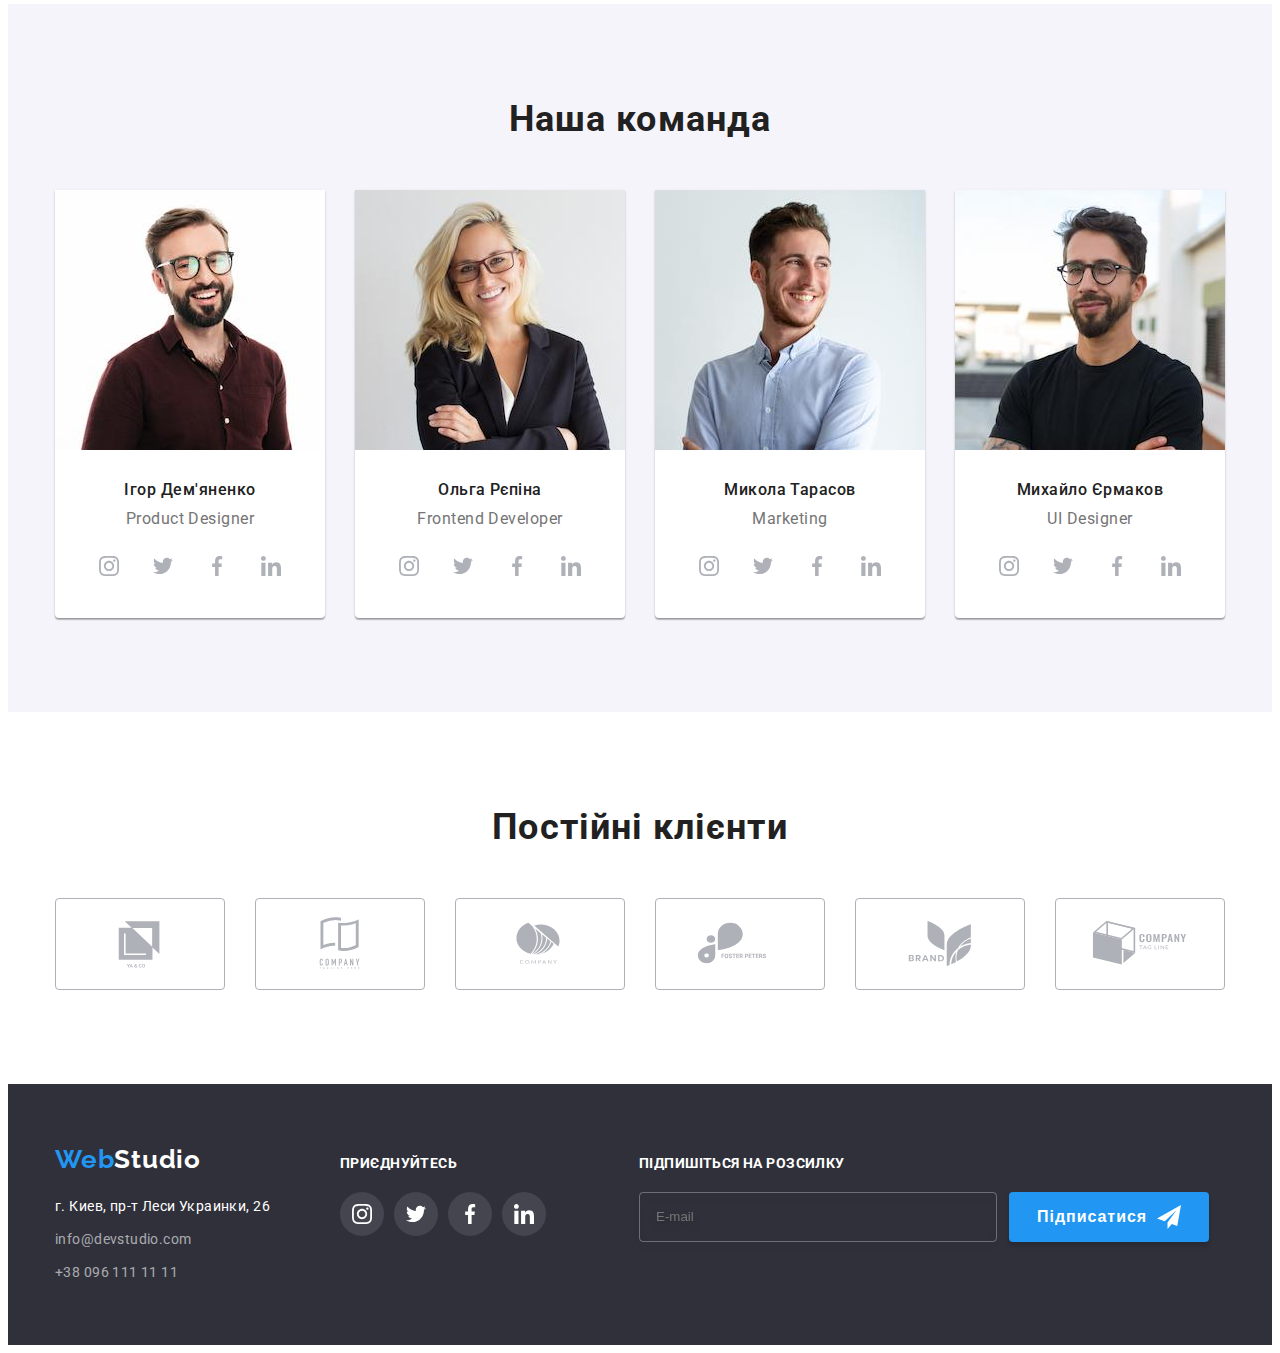
==== commit f1325e0f: "ww" ====
--- a/index.html
+++ b/index.html
@@ -48,7 +48,7 @@
                 </div>
             </section>
          <!-- OSOBLIVOSTI -->
-        <section class="section">
+        <section class="section sbros">
             <div class="container">
                 <h2 class="ninja">Особливості</h2>
                 <ul class="futures">
@@ -279,8 +279,8 @@
                         >г. Киев, пр-т Леси Украинки, 26
                     </a>
                 </li>
-                <li class="adress-text"><a href="mailto:info@devstudio.com" class="info">info@devstudio.com</a></li>
-                <li class="adress-text"><a href="tel:+380961111111" class="info">+38 096 111 11 11</a></li>
+                <li class="adress-text"><a href="mailto:info@devstudio.com" class="info-footer">info@devstudio.com</a></li>
+                <li class="adress-text"><a href="tel:+380961111111" class="info-footer">+38 096 111 11 11</a></li>
             </ul> 
         </address>        
         </div>
--- a/css/main.min.css
+++ b/css/main.min.css
@@ -1 +1 @@
-:root{--primary-background-color:#2F303A;--background-color: #F5F5F5;--primary-color-text:#757575;--button-color:#2196F3;--title-color:#212121;--whrite:#ffffff;--black:#000000;--background-color-team:#F5F4FA;--one-time: 250ms;--two-time: cubic-bezier(0.4, 0, 0.2, 1)}html{box-sizing:border-box}*,::after,::before{box-sizing:inherit}body{font-family:"Roboto",sans-serif;color:var(--primary-color-text);font-weight:400;font-size:14px;line-height:1.71;letter-spacing:.03em}img{margin:0}ul{list-style-type:none;margin:0;padding:0}h1,h2,h3,h4{margin:0}p{margin:0}a{text-decoration:none}img{display:block}.container{max-width:1200px;padding-left:15px;padding-right:15px;margin-left:auto;margin-right:auto}.section{padding-top:94px;padding-bottom:94px}.header{background-color:var(--whrite);height:80px;border-bottom:1px solid #ececec}.navigation{display:flex;align-items:center}.logo{margin-right:93px;padding-bottom:24px;padding-top:25px;font-family:"Raleway";font-weight:700;font-size:26px;line-height:1.19;color:var(--button-color);text-decoration:none;letter-spacing:.03em}.logo__studio{color:var(--black)}.nav{display:flex;gap:50px}.nav__link{font-weight:500;line-height:1.14;letter-spacing:.02em;color:var(--title-color);text-decoration:none;cursor:pointer;transition:color var(--one-time) var(--two-time)}.nav__link:hover,.nav__linkfocus{color:var(--button-color)}.nav__link.active{color:var(--button-color);position:relative}.nav__link.active::after{position:absolute;content:"";display:inline-block;width:100%;height:4px;left:0;bottom:-32px;background-color:var(--button-color);border-radius:2px}.info{display:flex;gap:50px;margin-left:auto;padding-inline-start:0px;list-style-type:none;justify-content:center;align-items:center}.info__link{display:flex;justify-content:center;align-items:center;font-weight:500;font-size:14px;line-height:1.14;letter-spacing:.02em;color:var(--primary-color-text);text-decoration:none;cursor:pointer;transition:color var(--one-time) var(--two-time)}.info__link:hover,.info__link:focus{color:var(--button-color)}.info__icon{display:flex;align-items:center}.svg{fill:currentColor;margin-right:10px}.hero{margin-left:auto;margin-right:auto;max-width:1600px;background-color:var(--primary-background-color);padding-top:200px;padding-bottom:200px;text-align:center;background-image:linear-gradient(to right, rgba(47, 48, 58, 0.4), rgba(47, 48, 58, 0.4)),url(../images/hero-img.jpg);background-repeat:no-repeat;background-size:cover;background-position:center}.hero__title{width:696px;font-weight:900;font-size:44px;line-height:1.36;letter-spacing:.06em;text-transform:uppercase;color:var(--whrite);margin:auto}.button{padding:10px 36px;font-weight:700;font-size:16px;line-height:1.88;color:var(--whrite);background-color:var(--button-color);box-shadow:0px 4px 4px rgba(0,0,0,.15);border-radius:4px;cursor:pointer;margin-top:30px;border:0}.sbros{padding-bottom:0}.futures{display:flex;gap:30px}.futures-item__title{color:#212121;font-weight:700;font-size:14px;line-height:1.14;text-transform:uppercase;margin-bottom:10px}.futures-item__text{color:var(--primary-text-color);font-size:14px;line-height:1.71;width:270px;margin:0px}.futures-item::before{display:block;content:"";height:120px;background-color:var(--third-bg-color);background-size:70px 70px;background-repeat:no-repeat;background-position:center;margin-bottom:30px;border-radius:4px}.futures-item:nth-child(1)::before{background-image:url(../images/antenna.svg);background-color:#f5f4fa;width:270px}.futures-item:nth-child(2)::before{background-image:url(../images/clock.svg);background-color:#f5f4fa;width:270px}.futures-item:nth-child(3)::before{background-image:url(../images/diagram.svg);background-color:#f5f4fa;width:270px}.futures-item:nth-child(4)::before{background-image:url(../images/astronaut.svg);background-color:#f5f4fa;width:270px}.ninja{position:absolute;top:-9999px;left:-9999px}.work{display:flex;gap:30px;justify-content:center}.title-work{font-weight:700;font-size:36px;line-height:1.17;text-align:center;letter-spacing:.03em;color:var(--title-color);padding-bottom:50px}.work__img{display:block;position:relative}.work__info{position:absolute;bottom:0;width:100%;height:70px;display:flex;justify-content:center;align-items:center;background-color:rgba(47,48,58,.8)}.work__title{font-weight:700;font-size:14px;line-height:1.14px;text-transform:uppercase;text-align:center;color:var(--whrite)}.team-list{display:flex;gap:30px;margin-top:50px;justify-content:center}.team{background-color:#f5f4fa;margin-left:auto;margin-right:auto;color:var(--background-color-team)}.team-title{text-align:center;font-weight:700;font-size:36px;line-height:1.17;letter-spacing:.03em;color:var(--title-color)}.name-developer{font-family:"Roboto";font-style:normal;font-weight:500;font-size:16px;line-height:1.19;letter-spacing:.03em;color:var(--title-color);text-align:center;margin-top:30px}.professions{font-size:16px;line-height:1.19;letter-spacing:.03em;color:var(--primary-color-text);text-align:center;margin-top:10px}.developer{background-color:var(--whrite);width:270px;box-shadow:0px 1px 3px rgba(0,0,0,.12),0px 1px 1px rgba(0,0,0,.14),0px 2px 1px rgba(0,0,0,.2);border-radius:0px 0px 4px 4px;padding-bottom:30px}.team-soc-item{width:44px;height:44px}.team-soc-list{display:flex;align-items:center;justify-content:center;padding-top:16px;gap:10px}.team-soc-link{background-color:#fff;border-radius:50px;display:flex;justify-content:center;align-items:center;width:44px;height:44px;transition:background-color var(--one-time) var(--two-time)}.team-soc-link:hover{background-color:#2196f3}.team-soc-icon{fill:#afb1b8;transition:fill var(--one-time) var(--two-time)}.team-soc-link:hover .team-soc-icon{fill:#fff}.clients{display:flex;gap:30px;margin-top:50px;cursor:pointer}.link-clients{border-radius:4px;border:1px gray solid;border-color:#afb1b8;height:92px;width:170px;display:flex;justify-content:center;align-items:center;transition:border-color var(--one-time) var(--two-time)}.link-clients:hover{border-color:var(--button-color)}.svg-fill{fill:#afb1b8;transition:fill var(--one-time) var(--two-time)}.svg-fill:hover{fill:#2196f3}.link-clients:hover .svg-fill{fill:var(--button-color)}.main-footer{display:flex;align-items:baseline}.footer{background-color:var(--primary-background-color);padding-top:60px;padding-bottom:60px}.logo-footer{font-family:"Raleway";font-weight:700;font-size:26px;line-height:1.19;color:var(--button-color);text-decoration:none;letter-spacing:.03em;display:block;margin-bottom:20px}.footer-studio{color:var(--whrite)}.adress{font-size:14px;line-height:1.71;letter-spacing:.03em;color:var(--whrite);text-decoration:none;font-style:normal;transition:color var(--one-time) var(--two-time)}.adress:hover,.adress:focus{color:var(--button-color)}.info{font-size:14px;line-height:1.71;letter-spacing:.03em;color:rgba(255,255,255,.6);text-decoration:none;font-style:normal;transition:color var(--one-time) var(--two-time)}.info:hover,.info:focus{color:var(--button-color)}.footer-block-one{width:206px;height:80px;margin-left:70px}.footer-soc-list{display:flex;padding-inline-start:0px;list-style-type:none;justify-content:center;align-items:center;gap:10px}.footer-soc-item{width:44px;height:44px}.footer-soc-link{width:100%;height:100%;display:flex;justify-content:center;align-items:center;border-radius:50%;background:rgba(255,255,255,.1);color:var(--whrite)}.footer-soc-title{font-family:"Roboto";font-style:normal;font-weight:700;font-size:14px;line-height:1.14;letter-spacing:.03em;text-transform:uppercase;color:#fff;margin-bottom:20px}.footer-soc-link{background-color:rgba(255,255,255,.1);border-radius:50px;transition:background-color var(--one-time) var(--two-time)}.footer-soc-link:hover,.footer-soc-link:focus{background-color:#2196f3}.footer-block-tree{margin-left:93px}.block-tree-title{font-weight:700;font-size:14px;line-height:1.14;letter-spacing:.03em;text-transform:uppercase;color:var(--whrite);padding-bottom:20px}.footer-sub-input{width:358px;height:50px;background-color:rgba(0,0,0,0);border:1px solid rgba(255,255,255,.3);filter:drop-shadow(0px 4px 4px rgba(0, 0, 0, 0.15));border-radius:4px;padding-left:16px;color:var(--whrite)}.subscribe-btn{border:0;color:var(--whrite);background-color:var(--button-color);box-shadow:0px 4px 4px rgba(0,0,0,.15);border-radius:4px;cursor:pointer;font-weight:700;font-size:16px;line-height:1.88;display:flex;align-items:center;text-align:center;letter-spacing:.06em;padding:10px 28px;gap:10px;margin-left:12px}.footer-form{display:flex}.portfolio{background-color:var(--whrite)}.portfolio-title{position:absolute;top:-9999px;left:-9999px}.button-list{display:flex;gap:8px;justify-content:center;padding-inline-start:0px;margin-bottom:50px}.filter-list{display:flex;flex-wrap:wrap;list-style-type:none;padding-inline-start:0px;gap:30px}.list-img{width:370px}.filter-text{padding:20px 24px;border:1px solid #eee;border-top:0px}.filter-text-one{font-weight:400;font-size:16px;line-height:1.88;letter-spacing:.03em;color:var(--primary-color-text)}.adress-text:not(:last-child){margin-bottom:9px}.list-img-link{display:block;transition:box-shadow var(--one-time) var(--two-time)}.list-img-link:hover,.list-img-link:focus{box-shadow:0px 1px 1px rgba(0,0,0,.12),0px 4px 4px rgba(0,0,0,.06),1px 4px 6px rgba(0,0,0,.16)}.filter-button{background-color:#f5f4fa;border-radius:4px;font-weight:500;font-size:16px;line-height:1.62;text-align:center;letter-spacing:.03em;cursor:pointer;color:var(--title-color);border:0;padding:6px 22px;transition:background-color var(--one-time) var(--two-time),box-shadow var(--one-time) var(--two-time),color var(--one-time) var(--two-time)}.filter-button:hover,.filter-button:focus{background-color:var(--button-color);color:var(--whrite);box-shadow:0px 3px 1px rgba(0,0,0,.1),0px 1px 2px rgba(0,0,0,.08),0px 2px 2px rgba(0,0,0,.12);border-radius:4px}.portfolio .filter-title{font-weight:700;font-size:18px;line-height:2;letter-spacing:.06em;color:var(--title-color)}.portfolio .filter-list{font-weight:400;font-size:16px;line-height:1.88;letter-spacing:.03em;color:var(--primary-color-text)}.nav-info{display:flex;gap:50px;margin-left:auto}.nav-info .link{font-weight:500;font-size:14px;line-height:1.14;letter-spacing:.02em;color:var(--primary-color-text);text-decoration:none;cursor:pointer;transition:color var(--one-time) var(--two-time)}.nav-info .link:hover,.nav-info .link:focus{color:var(--button-color)}.list-portfolio{position:relative;width:370px;height:294px;overflow:hidden}.web-site{position:absolute;top:0;left:0;width:100%;height:100%;transform:translateY(100%);font-style:normal;font-weight:400;font-size:18px;line-height:1.555;letter-spacing:.03em;padding:63px 24px;color:var(--whrite);background-color:rgba(33,150,243,.9);transition:transform var(--one-time) var(--two-time)}.list-img-link:hover .web-site,.list-img-link:focus .web-site{transform:translateY(0%)}.backdrop{position:fixed;top:0;left:0;opacity:1;width:100%;height:100%;background-color:rgba(0,0,0,.2);transition:visibility 700ms,opacity 700ms var(--two-time)}.backdrop.is-hidden{opacity:0;pointer-events:none;visibility:hidden}.backdrop.is-hidden .modal{transform:translate(0%, -100%) scale(0)}.modal{position:relative;top:50%;left:50%;width:528px;height:581px;transform:translate(-50%, -50%) scale(1);background-color:#fff;border:1px solid rgba(0,0,0,.1);box-shadow:0px 1px 3px rgba(0,0,0,.12),0px 1px 1px rgba(0,0,0,.14),0px 2px 1px rgba(0,0,0,.2);border-radius:4px;padding:40px;transition:transform 700ms}.modal-close-btn{position:absolute;width:30px;height:30px;border-radius:50%;display:flex;justify-content:center;align-items:center;top:8px;right:8px;background-color:var(--whrite);border:1px solid rgba(0,0,0,.1);cursor:pointer}.close-icon{transition:fill var(--one-time) var(--two-time)}.close-icon:hover,.close-icon:focus{fill:var(--button-color)}.modal-text{font-family:"Roboto";font-style:normal;font-weight:700;font-size:20px;line-height:1.15;text-align:center;letter-spacing:.03em;color:var(--title-color);margin-bottom:12px}.modal-label{display:block;margin-bottom:4px;font-weight:400;font-size:12px;line-height:1.166;letter-spacing:.01em;color:var(--title-color)}.modal-input{width:448px;height:40px;padding:11px 42px;outline:none;border:1px solid rgba(33,33,33,.2);border-radius:4px;cursor:pointer;transition:border-color var(--one-time) var(--two-time)}.modal-input:focus,.modal-input:hover{border-color:var(--button-color)}.input-box{position:relative}.input-icon{position:absolute;top:11px;left:12px;transition:fill var(--one-time) var(--two-time)}.modal-input:focus+.input-icon,.modal-input:hover+.input-icon{fill:var(--button-color)}.modal-item{margin-bottom:10px}.modal-comment{width:448px;height:120px;padding:12px 16px;resize:none;font-style:normal;font-size:12px;line-height:1.166;letter-spacing:.01em;color:#000;outline:none;border:1px solid rgba(33,33,33,.2);border-radius:4px;transition:border-color var(--one-time) var(--two-time)}.modal-comment:focus,.modal-comment:hover{border-color:var(--button-color)}.checkbox{display:flex;justify-content:center;align-items:center;margin-bottom:30px}.checkbox-icon{display:flex;justify-content:center;align-items:center;margin-right:7px;width:16px;height:15px;border:.2px solid var(--title-color);border-radius:2px;background-color:rgba(0,0,0,0)}.modal-checkbox:checked+.checkbox-icon{border:rgba(0,0,0,0);background-color:var(--button-color);background-image:url(../images/Vector.svg);background-repeat:no-repeat;background-position:center;background-size:11px 8px;background-origin:border-box}.checkbox-text{display:block;font-style:normal;font-weight:400;font-size:14px;line-height:1.714}.checkbox-link{color:var(--button-color);border-bottom:1px solid var(--button-color)}.modal-button{font-style:normal;font-weight:700;font-size:16px;line-height:1.88;display:flex;align-items:center;text-align:center;letter-spacing:.06em;margin:0 auto;padding:10px 52px;border-color:rgba(0,0,0,0);border-radius:4px;box-shadow:0px 4px 4px rgba(0,0,0,.15);background-color:var(--button-color);color:var(--whrite);cursor:pointer}.modal-checkbox{-webkit-appearance:none;-moz-appearance:none}/*# sourceMappingURL=main.min.css.map */+:root{--primary-background-color:#2F303A;--background-color: #F5F5F5;--primary-color-text:#757575;--button-color:#2196F3;--title-color:#212121;--whrite:#ffffff;--black:#000000;--background-color-team:#F5F4FA;--one-time: 250ms;--two-time: cubic-bezier(0.4, 0, 0.2, 1)}html{box-sizing:border-box}*,::after,::before{box-sizing:inherit}body{font-family:"Roboto",sans-serif;color:var(--primary-color-text);font-weight:400;font-size:14px;line-height:1.71;letter-spacing:.03em}img{margin:0}ul{list-style-type:none;margin:0;padding:0}h1,h2,h3,h4{margin:0}p{margin:0}a{text-decoration:none}img{display:block}.container{max-width:1200px;padding-left:15px;padding-right:15px;margin-left:auto;margin-right:auto}.section{padding-top:94px;padding-bottom:94px}.header{background-color:var(--whrite);height:80px;border-bottom:1px solid #ececec}.navigation{display:flex;align-items:center}.logo{margin-right:93px;padding-bottom:24px;padding-top:25px;font-family:"Raleway";font-weight:700;font-size:26px;line-height:1.19;color:var(--button-color);text-decoration:none;letter-spacing:.03em}.logo__studio{color:var(--black)}.nav{display:flex;gap:50px}.nav__link{font-weight:500;line-height:1.14;letter-spacing:.02em;color:var(--title-color);text-decoration:none;cursor:pointer;transition:color var(--one-time) var(--two-time)}.nav__link:hover,.nav__linkfocus{color:var(--button-color)}.nav__link.active{color:var(--button-color);position:relative}.nav__link.active::after{position:absolute;content:"";display:inline-block;width:100%;height:4px;left:0;bottom:-32px;background-color:var(--button-color);border-radius:2px}.info{display:flex;gap:50px;margin-left:auto;padding-inline-start:0px;list-style-type:none;justify-content:center;align-items:center}.info__link{display:flex;justify-content:center;align-items:center;font-weight:500;font-size:14px;line-height:1.14;letter-spacing:.02em;color:var(--primary-color-text);text-decoration:none;cursor:pointer;transition:color var(--one-time) var(--two-time)}.info__link:hover,.info__link:focus{color:var(--button-color)}.info__icon{display:flex;align-items:center}.svg{fill:currentColor;margin-right:10px}.hero{margin-left:auto;margin-right:auto;max-width:1600px;background-color:var(--primary-background-color);padding-top:200px;padding-bottom:200px;text-align:center;background-image:linear-gradient(to right, rgba(47, 48, 58, 0.4), rgba(47, 48, 58, 0.4)),url(../images/hero-img.jpg);background-repeat:no-repeat;background-size:cover;background-position:center}.hero__title{width:696px;font-weight:900;font-size:44px;line-height:1.36;letter-spacing:.06em;text-transform:uppercase;color:var(--whrite);margin:auto}.button{padding:10px 36px;font-weight:700;font-size:16px;line-height:1.88;color:var(--whrite);background-color:var(--button-color);box-shadow:0px 4px 4px rgba(0,0,0,.15);border-radius:4px;cursor:pointer;margin-top:30px;border:0}.sbros{padding-bottom:0}.futures{display:flex;gap:30px}.futures-item__title{color:#212121;font-weight:700;font-size:14px;line-height:1.14;text-transform:uppercase;margin-bottom:10px}.futures-item__text{color:var(--primary-text-color);font-size:14px;line-height:1.71;width:270px;margin:0px}.futures-item::before{display:block;content:"";height:120px;background-color:var(--third-bg-color);background-size:70px 70px;background-repeat:no-repeat;background-position:center;margin-bottom:30px;border-radius:4px}.futures-item:nth-child(1)::before{background-image:url(../images/antenna.svg);background-color:#f5f4fa;width:270px}.futures-item:nth-child(2)::before{background-image:url(../images/clock.svg);background-color:#f5f4fa;width:270px}.futures-item:nth-child(3)::before{background-image:url(../images/diagram.svg);background-color:#f5f4fa;width:270px}.futures-item:nth-child(4)::before{background-image:url(../images/astronaut.svg);background-color:#f5f4fa;width:270px}.ninja{position:absolute;top:-9999px;left:-9999px}.work{display:flex;gap:30px;justify-content:center}.title-work{font-weight:700;font-size:36px;line-height:1.17;text-align:center;letter-spacing:.03em;color:var(--title-color);padding-bottom:50px}.work__img{display:block;position:relative}.work__info{position:absolute;bottom:0;width:100%;height:70px;display:flex;justify-content:center;align-items:center;background-color:rgba(47,48,58,.8)}.work__title{font-weight:700;font-size:14px;line-height:1.14px;text-transform:uppercase;text-align:center;color:var(--whrite)}.team-list{display:flex;gap:30px;margin-top:50px;justify-content:center}.team{background-color:#f5f4fa;margin-left:auto;margin-right:auto;color:var(--background-color-team)}.team-title{text-align:center;font-weight:700;font-size:36px;line-height:1.17;letter-spacing:.03em;color:var(--title-color)}.name-developer{font-family:"Roboto";font-style:normal;font-weight:500;font-size:16px;line-height:1.19;letter-spacing:.03em;color:var(--title-color);text-align:center;margin-top:30px}.professions{font-size:16px;line-height:1.19;letter-spacing:.03em;color:var(--primary-color-text);text-align:center;margin-top:10px}.developer{background-color:var(--whrite);width:270px;box-shadow:0px 1px 3px rgba(0,0,0,.12),0px 1px 1px rgba(0,0,0,.14),0px 2px 1px rgba(0,0,0,.2);border-radius:0px 0px 4px 4px;padding-bottom:30px}.team-soc-item{width:44px;height:44px}.team-soc-list{display:flex;align-items:center;justify-content:center;padding-top:16px;gap:10px}.team-soc-link{background-color:#fff;border-radius:50px;display:flex;justify-content:center;align-items:center;width:44px;height:44px;transition:background-color var(--one-time) var(--two-time)}.team-soc-link:hover{background-color:#2196f3}.team-soc-icon{fill:#afb1b8;transition:fill var(--one-time) var(--two-time)}.team-soc-link:hover .team-soc-icon{fill:#fff}.clients{display:flex;gap:30px;margin-top:50px;cursor:pointer}.work-title{font-weight:700;font-size:36px;line-height:1.17;text-align:center;letter-spacing:.03em;color:var(--title-color)}.link-clients{border-radius:4px;border:1px gray solid;border-color:#afb1b8;height:92px;width:170px;display:flex;justify-content:center;align-items:center;transition:border-color var(--one-time) var(--two-time)}.link-clients:hover{border-color:var(--button-color)}.svg-fill{fill:#afb1b8;transition:fill var(--one-time) var(--two-time)}.svg-fill:hover{fill:#2196f3}.link-clients:hover .svg-fill{fill:var(--button-color)}.main-footer{display:flex;align-items:baseline}.footer{background-color:var(--primary-background-color);padding-top:60px;padding-bottom:60px}.logo-footer{font-family:"Raleway";font-weight:700;font-size:26px;line-height:1.19;color:var(--button-color);text-decoration:none;letter-spacing:.03em;display:block;margin-bottom:20px}.footer-studio{color:var(--whrite)}.adress{font-size:14px;line-height:1.71;letter-spacing:.03em;color:var(--whrite);text-decoration:none;font-style:normal;transition:color var(--one-time) var(--two-time)}.adress:hover,.adress:focus{color:var(--button-color)}.info-footer{font-size:14px;line-height:1.71;letter-spacing:.03em;color:rgba(255,255,255,.6);text-decoration:none;font-style:normal;transition:color var(--one-time) var(--two-time)}.info-footer:hover,.info-footer:focus{color:var(--button-color)}.footer-block-one{width:206px;height:80px;margin-left:70px}.footer-soc-list{display:flex;padding-inline-start:0px;list-style-type:none;justify-content:center;align-items:center;gap:10px}.footer-soc-item{width:44px;height:44px}.footer-soc-link{width:100%;height:100%;display:flex;justify-content:center;align-items:center;border-radius:50%;background:rgba(255,255,255,.1);color:var(--whrite)}.footer-soc-title{font-family:"Roboto";font-style:normal;font-weight:700;font-size:14px;line-height:1.14;letter-spacing:.03em;text-transform:uppercase;color:#fff;margin-bottom:20px}.footer-soc-link{background-color:rgba(255,255,255,.1);border-radius:50px;transition:background-color var(--one-time) var(--two-time)}.footer-soc-link:hover,.footer-soc-link:focus{background-color:#2196f3}.footer-block-tree{margin-left:93px}.block-tree-title{font-weight:700;font-size:14px;line-height:1.14;letter-spacing:.03em;text-transform:uppercase;color:var(--whrite);padding-bottom:20px}.footer-sub-input{width:358px;height:50px;background-color:rgba(0,0,0,0);border:1px solid rgba(255,255,255,.3);filter:drop-shadow(0px 4px 4px rgba(0, 0, 0, 0.15));border-radius:4px;padding-left:16px;color:var(--whrite)}.subscribe-btn{border:0;color:var(--whrite);background-color:var(--button-color);box-shadow:0px 4px 4px rgba(0,0,0,.15);border-radius:4px;cursor:pointer;font-weight:700;font-size:16px;line-height:1.88;display:flex;align-items:center;text-align:center;letter-spacing:.06em;padding:10px 28px;gap:10px;margin-left:12px}.footer-form{display:flex}.portfolio{background-color:var(--whrite)}.portfolio-title{position:absolute;top:-9999px;left:-9999px}.button-list{display:flex;gap:8px;justify-content:center;padding-inline-start:0px;margin-bottom:50px}.filter-list{display:flex;flex-wrap:wrap;list-style-type:none;padding-inline-start:0px;gap:30px}.list-img{width:370px}.filter-text{padding:20px 24px;border:1px solid #eee;border-top:0px}.filter-text-one{font-weight:400;font-size:16px;line-height:1.88;letter-spacing:.03em;color:var(--primary-color-text)}.adress-text:not(:last-child){margin-bottom:9px}.list-img-link{display:block;transition:box-shadow var(--one-time) var(--two-time)}.list-img-link:hover,.list-img-link:focus{box-shadow:0px 1px 1px rgba(0,0,0,.12),0px 4px 4px rgba(0,0,0,.06),1px 4px 6px rgba(0,0,0,.16)}.filter-button{background-color:#f5f4fa;border-radius:4px;font-weight:500;font-size:16px;line-height:1.62;text-align:center;letter-spacing:.03em;cursor:pointer;color:var(--title-color);border:0;padding:6px 22px;transition:background-color var(--one-time) var(--two-time),box-shadow var(--one-time) var(--two-time),color var(--one-time) var(--two-time)}.filter-button:hover,.filter-button:focus{background-color:var(--button-color);color:var(--whrite);box-shadow:0px 3px 1px rgba(0,0,0,.1),0px 1px 2px rgba(0,0,0,.08),0px 2px 2px rgba(0,0,0,.12);border-radius:4px}.portfolio .filter-title{font-weight:700;font-size:18px;line-height:2;letter-spacing:.06em;color:var(--title-color)}.portfolio .filter-list{font-weight:400;font-size:16px;line-height:1.88;letter-spacing:.03em;color:var(--primary-color-text)}.nav-info{display:flex;gap:50px;margin-left:auto}.nav-info .link{font-weight:500;font-size:14px;line-height:1.14;letter-spacing:.02em;color:var(--primary-color-text);text-decoration:none;cursor:pointer;transition:color var(--one-time) var(--two-time)}.nav-info .link:hover,.nav-info .link:focus{color:var(--button-color)}.list-portfolio{position:relative;width:370px;height:294px;overflow:hidden}.web-site{position:absolute;top:0;left:0;width:100%;height:100%;transform:translateY(100%);font-style:normal;font-weight:400;font-size:18px;line-height:1.555;letter-spacing:.03em;padding:63px 24px;color:var(--whrite);background-color:rgba(33,150,243,.9);transition:transform var(--one-time) var(--two-time)}.list-img-link:hover .web-site,.list-img-link:focus .web-site{transform:translateY(0%)}.backdrop{position:fixed;top:0;left:0;opacity:1;width:100%;height:100%;background-color:rgba(0,0,0,.2);transition:visibility 700ms,opacity 700ms var(--two-time)}.backdrop.is-hidden{opacity:0;pointer-events:none;visibility:hidden}.backdrop.is-hidden .modal{transform:translate(0%, -100%) scale(0)}.modal{position:relative;top:50%;left:50%;width:528px;height:581px;transform:translate(-50%, -50%) scale(1);background-color:#fff;border:1px solid rgba(0,0,0,.1);box-shadow:0px 1px 3px rgba(0,0,0,.12),0px 1px 1px rgba(0,0,0,.14),0px 2px 1px rgba(0,0,0,.2);border-radius:4px;padding:40px;transition:transform 700ms}.modal-close-btn{position:absolute;width:30px;height:30px;border-radius:50%;display:flex;justify-content:center;align-items:center;top:8px;right:8px;background-color:var(--whrite);border:1px solid rgba(0,0,0,.1);cursor:pointer}.close-icon{transition:fill var(--one-time) var(--two-time)}.close-icon:hover,.close-icon:focus{fill:var(--button-color)}.modal-text{font-family:"Roboto";font-style:normal;font-weight:700;font-size:20px;line-height:1.15;text-align:center;letter-spacing:.03em;color:var(--title-color);margin-bottom:12px}.modal-label{display:block;margin-bottom:4px;font-weight:400;font-size:12px;line-height:1.166;letter-spacing:.01em;color:var(--title-color)}.modal-input{width:448px;height:40px;padding:11px 42px;outline:none;border:1px solid rgba(33,33,33,.2);border-radius:4px;cursor:pointer;transition:border-color var(--one-time) var(--two-time)}.modal-input:focus,.modal-input:hover{border-color:var(--button-color)}.input-box{position:relative}.input-icon{position:absolute;top:11px;left:12px;transition:fill var(--one-time) var(--two-time)}.modal-input:focus+.input-icon,.modal-input:hover+.input-icon{fill:var(--button-color)}.modal-item{margin-bottom:10px}.modal-comment{width:448px;height:120px;padding:12px 16px;resize:none;font-style:normal;font-size:12px;line-height:1.166;letter-spacing:.01em;color:#000;outline:none;border:1px solid rgba(33,33,33,.2);border-radius:4px;transition:border-color var(--one-time) var(--two-time)}.modal-comment:focus,.modal-comment:hover{border-color:var(--button-color)}.checkbox{display:flex;justify-content:center;align-items:center;margin-bottom:30px}.checkbox-icon{display:flex;justify-content:center;align-items:center;margin-right:7px;width:16px;height:15px;border:.2px solid var(--title-color);border-radius:2px;background-color:rgba(0,0,0,0)}.modal-checkbox:checked+.checkbox-icon{border:rgba(0,0,0,0);background-color:var(--button-color);background-image:url(../images/Vector.svg);background-repeat:no-repeat;background-position:center;background-size:11px 8px;background-origin:border-box}.checkbox-text{display:block;font-style:normal;font-weight:400;font-size:14px;line-height:1.714}.checkbox-link{color:var(--button-color);border-bottom:1px solid var(--button-color)}.modal-button{font-style:normal;font-weight:700;font-size:16px;line-height:1.88;display:flex;align-items:center;text-align:center;letter-spacing:.06em;margin:0 auto;padding:10px 52px;border-color:rgba(0,0,0,0);border-radius:4px;box-shadow:0px 4px 4px rgba(0,0,0,.15);background-color:var(--button-color);color:var(--whrite);cursor:pointer}.modal-checkbox{-webkit-appearance:none;-moz-appearance:none}/*# sourceMappingURL=main.min.css.map */